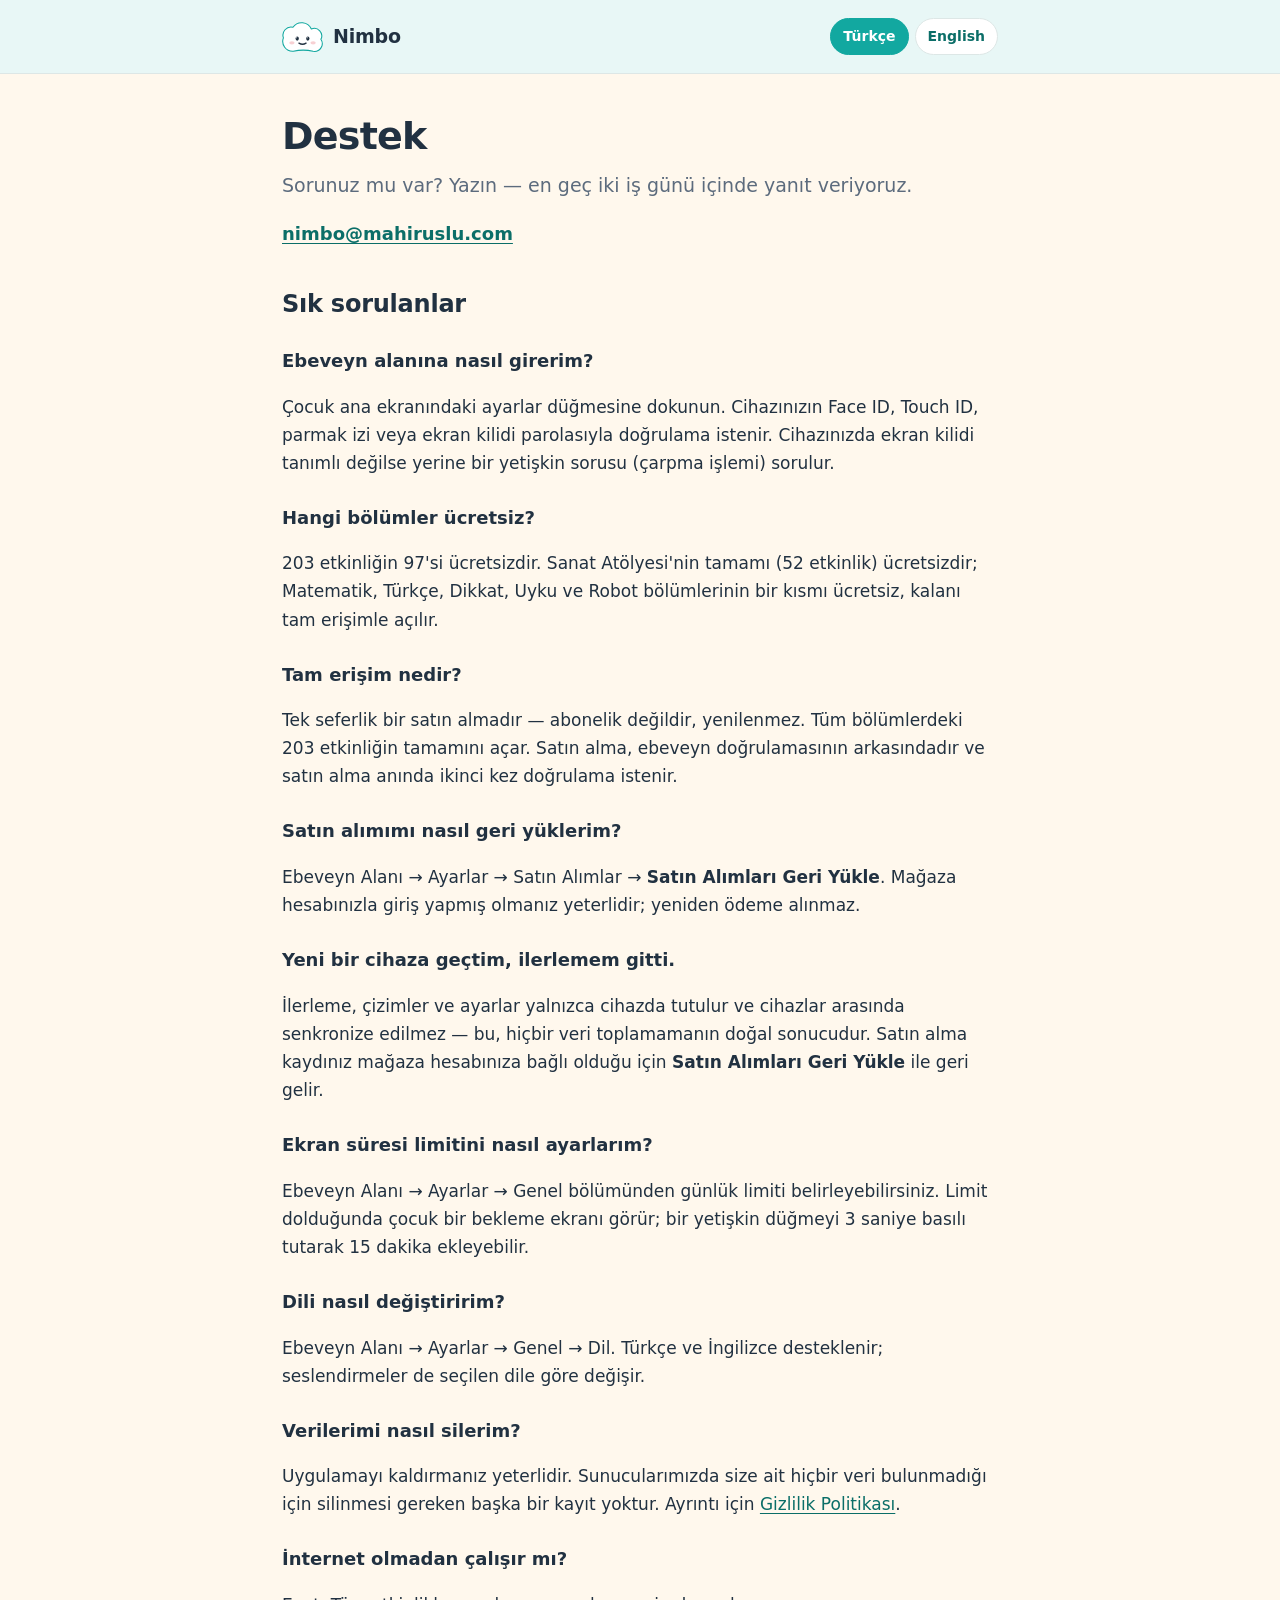
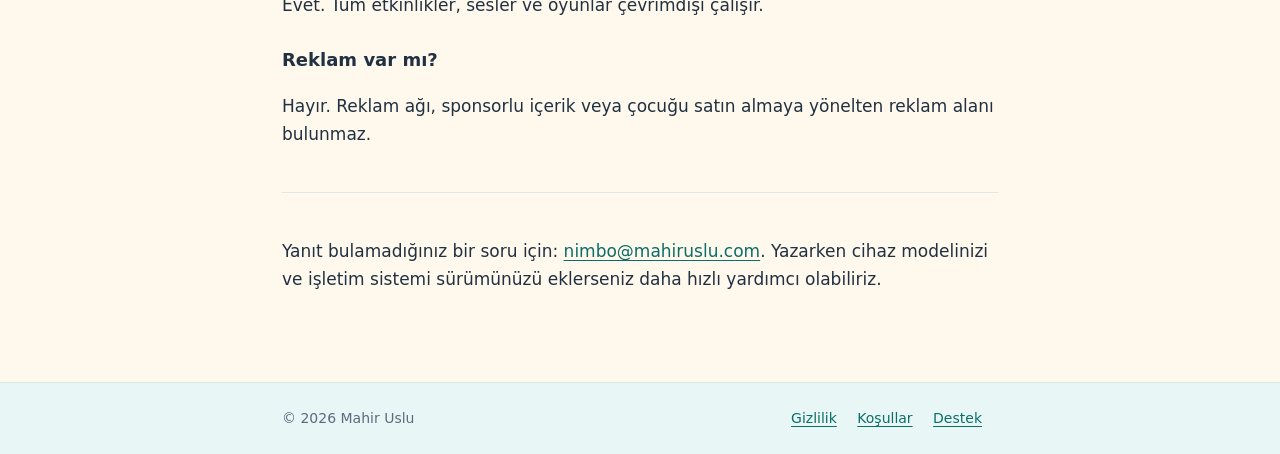
==== destek/index.html @ 8b6739ff "feat: move the site to nimboapp.vercel.app A custom subdomain needed a DNS record in Google Cloud DN" ====
<!doctype html>
<html lang="tr">
<head>
<meta charset="utf-8">
<meta name="viewport" content="width=device-width, initial-scale=1">
<title>Destek — Nimbo</title>
<meta name="description" content="Nimbo destek ve sık sorulan sorular: ebeveyn alanı, satın alma geri yükleme, ekran süresi, dil.">
<meta name="color-scheme" content="light dark">
<link rel="canonical" href="https://nimboapp.vercel.app/destek">
<link rel="alternate" hreflang="tr" href="https://nimboapp.vercel.app/destek">
<link rel="alternate" hreflang="en" href="https://nimboapp.vercel.app/support">
<link rel="icon" href="/assets/icon.svg" type="image/svg+xml">
<link rel="stylesheet" href="/assets/style.css">
<meta property="og:title" content="Destek — Nimbo">
<meta property="og:description" content="Nimbo destek ve sık sorulan sorular: ebeveyn alanı, satın alma geri yükleme, ekran süresi, dil.">
<meta property="og:type" content="website">
<meta property="og:url" content="https://nimboapp.vercel.app/destek">
</head>
<body>
<a class="skip" href="#main">İçeriğe geç</a>
<header class="site"><div class="bar">
  <a class="home" href="/"><img src="/assets/mark.svg" alt="" width="30" height="30"><span class="name">Nimbo</span></a>
  <nav class="lang" aria-label="Dil">
    <a href="/destek" aria-current="true" lang="tr">Türkçe</a>
    <a href="/support" lang="en">English</a>
  </nav>
</div></header>
<main id="main">
<h1>Destek</h1>
<p class="lede">Sorunuz mu var? Yazın — en geç iki iş günü içinde yanıt veriyoruz.</p>
<p class="contact"><a href="mailto:nimbo@mahiruslu.com">nimbo@mahiruslu.com</a></p>

<h2>Sık sorulanlar</h2>

<h3>Ebeveyn alanına nasıl girerim?</h3>
<p>Çocuk ana ekranındaki ayarlar düğmesine dokunun. Cihazınızın Face ID, Touch ID, parmak izi veya
ekran kilidi parolasıyla doğrulama istenir. Cihazınızda ekran kilidi tanımlı değilse yerine bir
yetişkin sorusu (çarpma işlemi) sorulur.</p>

<h3>Hangi bölümler ücretsiz?</h3>
<p>203 etkinliğin 97'si ücretsizdir. Sanat Atölyesi'nin tamamı (52 etkinlik) ücretsizdir; Matematik,
Türkçe, Dikkat, Uyku ve Robot bölümlerinin bir kısmı ücretsiz, kalanı tam erişimle açılır.</p>

<h3>Tam erişim nedir?</h3>
<p>Tek seferlik bir satın almadır — abonelik değildir, yenilenmez. Tüm bölümlerdeki 203 etkinliğin
tamamını açar. Satın alma, ebeveyn doğrulamasının arkasındadır ve satın alma anında ikinci kez
doğrulama istenir.</p>

<h3>Satın alımımı nasıl geri yüklerim?</h3>
<p>Ebeveyn Alanı → Ayarlar → Satın Alımlar → <strong>Satın Alımları Geri Yükle</strong>. Mağaza
hesabınızla giriş yapmış olmanız yeterlidir; yeniden ödeme alınmaz.</p>

<h3>Yeni bir cihaza geçtim, ilerlemem gitti.</h3>
<p>İlerleme, çizimler ve ayarlar yalnızca cihazda tutulur ve cihazlar arasında senkronize edilmez —
bu, hiçbir veri toplamamanın doğal sonucudur. Satın alma kaydınız mağaza hesabınıza bağlı olduğu için
<strong>Satın Alımları Geri Yükle</strong> ile geri gelir.</p>

<h3>Ekran süresi limitini nasıl ayarlarım?</h3>
<p>Ebeveyn Alanı → Ayarlar → Genel bölümünden günlük limiti belirleyebilirsiniz. Limit dolduğunda
çocuk bir bekleme ekranı görür; bir yetişkin düğmeyi 3 saniye basılı tutarak 15 dakika ekleyebilir.</p>

<h3>Dili nasıl değiştiririm?</h3>
<p>Ebeveyn Alanı → Ayarlar → Genel → Dil. Türkçe ve İngilizce desteklenir; seslendirmeler de seçilen
dile göre değişir.</p>

<h3>Verilerimi nasıl silerim?</h3>
<p>Uygulamayı kaldırmanız yeterlidir. Sunucularımızda size ait hiçbir veri bulunmadığı için silinmesi
gereken başka bir kayıt yoktur. Ayrıntı için <a href="/gizlilik">Gizlilik Politikası</a>.</p>

<h3>İnternet olmadan çalışır mı?</h3>
<p>Evet. Tüm etkinlikler, sesler ve oyunlar çevrimdışı çalışır.</p>

<h3>Reklam var mı?</h3>
<p>Hayır. Reklam ağı, sponsorlu içerik veya çocuğu satın almaya yönelten reklam alanı bulunmaz.</p>

<hr>
<p>Yanıt bulamadığınız bir soru için: <a href="mailto:nimbo@mahiruslu.com">nimbo@mahiruslu.com</a>. Yazarken cihaz modelinizi
ve işletim sistemi sürümünüzü eklerseniz daha hızlı yardımcı olabiliriz.</p>
</main>
<footer class="site"><div class="bar"><div>© 2026 Mahir Uslu</div><div><a href="/gizlilik">Gizlilik</a> <a href="/kullanim-kosullari">Koşullar</a> <a href="/destek">Destek</a></div></div></footer>
</body>
</html>
---- assets/style.css ----
/* Nimbo web — tokens mirrored from src/theme/colors.ts. */
:root {
  --brand: #12A8A0;
  --brand-deep: #0B6E68;
  --brand-soft: #CFEEEB;
  --aqua: #E8F7F6;
  --cream: #FFF8ED;
  --navy: #213141;
  --navy-muted: #5C6B7D;
  --surface: #FFFFFF;
  --border: #DDE7E6;
  --mint: #67C6A3;
  --radius: 18px;
  --max: 760px;
}
@media (prefers-color-scheme: dark) {
  :root {
    --aqua: #0E2A2F;
    --cream: #101B22;
    --navy: #EAF3F2;
    --navy-muted: #A2B4B9;
    --surface: #16242C;
    --border: #243A42;
    --brand: #5FC7C0;
    --brand-deep: #9BDDD8;
    --brand-soft: #16383A;
  }
}

* { box-sizing: border-box; }
html { -webkit-text-size-adjust: 100%; }
body {
  margin: 0;
  background: var(--cream);
  color: var(--navy);
  font: 17px/1.65 -apple-system, BlinkMacSystemFont, "Segoe UI", system-ui, sans-serif;
  -webkit-font-smoothing: antialiased;
}
.skip {
  position: absolute; left: -9999px; top: 0; background: var(--brand); color: #fff;
  padding: 10px 16px; border-radius: 0 0 var(--radius) 0; z-index: 10;
}
.skip:focus { left: 0; }

header.site {
  background: var(--aqua);
  border-bottom: 1px solid var(--border);
}
.bar {
  max-width: var(--max); margin: 0 auto; padding: 18px 22px;
  display: flex; align-items: center; justify-content: space-between; gap: 16px; flex-wrap: wrap;
}
.bar a.home { display: flex; align-items: center; gap: 10px; text-decoration: none; }
.bar img { height: 30px; width: auto; display: block; }
.bar .name { font-weight: 800; font-size: 19px; color: var(--navy); letter-spacing: -0.01em; }
nav.lang { display: flex; gap: 6px; }
nav.lang a {
  font-size: 14px; font-weight: 650; text-decoration: none; color: var(--brand-deep);
  padding: 6px 12px; border-radius: 999px; border: 1px solid var(--border); background: var(--surface);
  min-height: 34px; display: inline-flex; align-items: center;
}
nav.lang a[aria-current] { background: var(--brand); color: #fff; border-color: var(--brand); }

main { max-width: var(--max); margin: 0 auto; padding: 40px 22px 72px; }
h1 { font-size: clamp(28px, 5vw, 38px); line-height: 1.2; letter-spacing: -0.02em; margin: 0 0 10px; }
h2 { font-size: clamp(20px, 3.4vw, 24px); line-height: 1.3; margin: 40px 0 12px; letter-spacing: -0.01em; }
h3 { font-size: 18px; margin: 26px 0 8px; }
p, li { color: var(--navy); }
.lede { font-size: 19px; color: var(--navy-muted); margin: 0 0 8px; }
.updated { font-size: 14px; color: var(--navy-muted); margin: 0 0 32px; }
a { color: var(--brand-deep); text-underline-offset: 3px; }
ul { padding-left: 22px; }
li { margin: 7px 0; }
hr { border: 0; border-top: 1px solid var(--border); margin: 44px 0; }

.card {
  background: var(--surface); border: 1px solid var(--border);
  border-radius: var(--radius); padding: 22px; margin: 22px 0;
}
.card h2, .card h3 { margin-top: 0; }
.promise { display: grid; gap: 14px; padding: 0; list-style: none; }
.promise li { display: flex; gap: 12px; align-items: flex-start; margin: 0; }
.promise .tick {
  flex: 0 0 auto; width: 24px; height: 24px; border-radius: 50%;
  background: var(--brand-soft); color: var(--brand-deep);
  display: grid; place-items: center; font-weight: 800; font-size: 13px; margin-top: 2px;
}
.promise strong { display: block; }
.promise span.sub { color: var(--navy-muted); font-size: 15px; }

table { border-collapse: collapse; width: 100%; font-size: 15px; }
.scroll { overflow-x: auto; margin: 18px 0; }
th, td { text-align: left; padding: 10px 12px; border-bottom: 1px solid var(--border); vertical-align: top; }
th { font-weight: 700; color: var(--navy-muted); font-size: 13px; text-transform: uppercase; letter-spacing: 0.04em; }

.contact { font-size: 18px; font-weight: 650; }
footer.site {
  border-top: 1px solid var(--border); background: var(--aqua);
  font-size: 14px; color: var(--navy-muted);
}
footer.site .bar { padding: 24px 22px; }
footer.site a { color: var(--brand-deep); margin-right: 16px; }
.hero { display: flex; gap: 22px; align-items: center; flex-wrap: wrap; margin-bottom: 8px; }
.hero img { width: 88px; height: 88px; border-radius: 22px; }
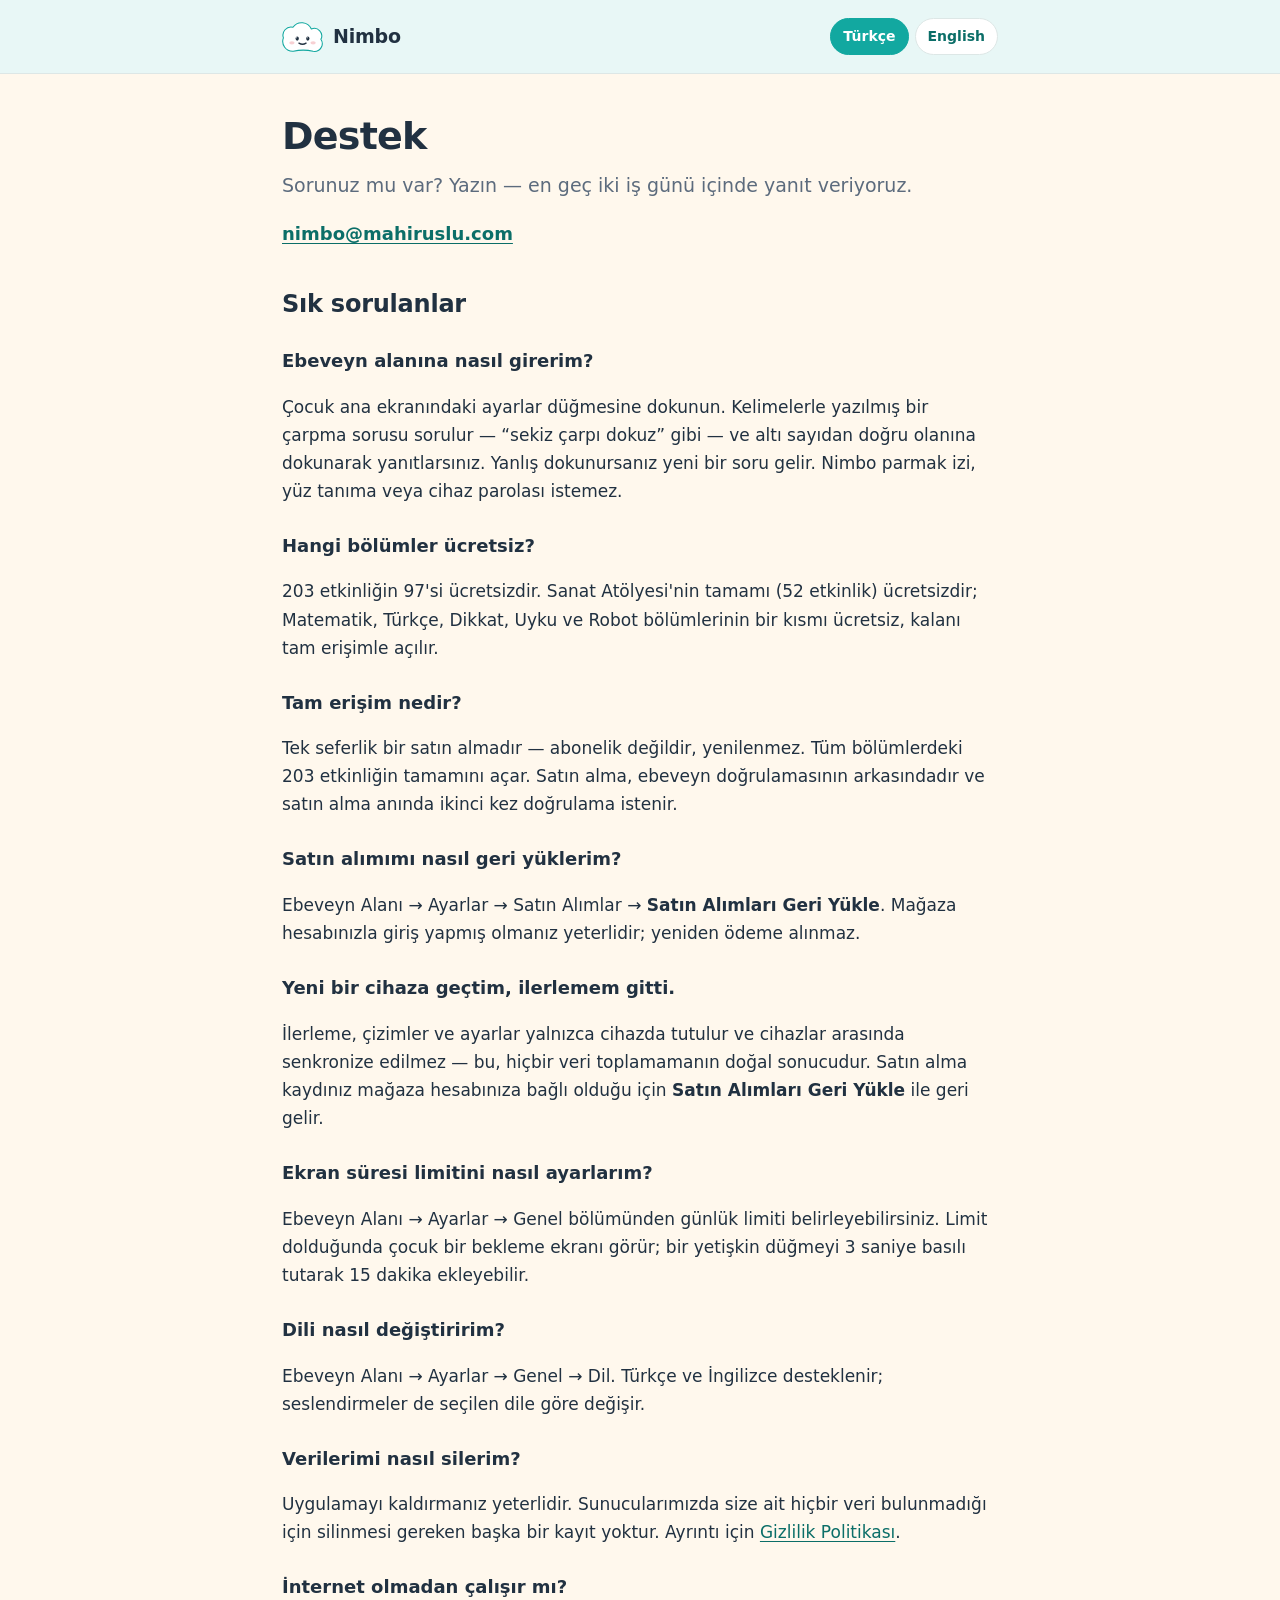
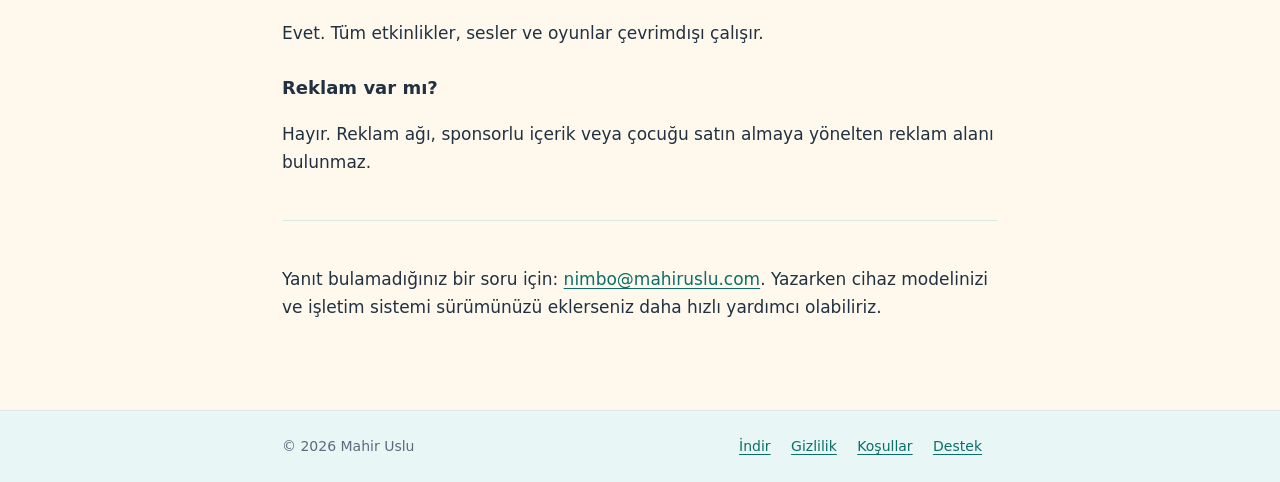
==== commit 1a93612f: "feat(site): one download address that knows the device The launch post needs somewhere to send peopl" ====
--- a/destek/index.html
+++ b/destek/index.html
@@ -33,9 +33,9 @@
 <h2>Sık sorulanlar</h2>
 
 <h3>Ebeveyn alanına nasıl girerim?</h3>
-<p>Çocuk ana ekranındaki ayarlar düğmesine dokunun. Cihazınızın Face ID, Touch ID, parmak izi veya
-ekran kilidi parolasıyla doğrulama istenir. Cihazınızda ekran kilidi tanımlı değilse yerine bir
-yetişkin sorusu (çarpma işlemi) sorulur.</p>
+<p>Çocuk ana ekranındaki ayarlar düğmesine dokunun. Kelimelerle yazılmış bir çarpma sorusu sorulur
+—&nbsp;“sekiz çarpı dokuz” gibi&nbsp;— ve altı sayıdan doğru olanına dokunarak yanıtlarsınız. Yanlış
+dokunursanız yeni bir soru gelir. Nimbo parmak izi, yüz tanıma veya cihaz parolası istemez.</p>
 
 <h3>Hangi bölümler ücretsiz?</h3>
 <p>203 etkinliğin 97'si ücretsizdir. Sanat Atölyesi'nin tamamı (52 etkinlik) ücretsizdir; Matematik,
@@ -77,6 +77,6 @@
 <p>Yanıt bulamadığınız bir soru için: <a href="mailto:nimbo@mahiruslu.com">nimbo@mahiruslu.com</a>. Yazarken cihaz modelinizi
 ve işletim sistemi sürümünüzü eklerseniz daha hızlı yardımcı olabiliriz.</p>
 </main>
-<footer class="site"><div class="bar"><div>© 2026 Mahir Uslu</div><div><a href="/gizlilik">Gizlilik</a> <a href="/kullanim-kosullari">Koşullar</a> <a href="/destek">Destek</a></div></div></footer>
+<footer class="site"><div class="bar"><div>© 2026 Mahir Uslu</div><div><a href="/indir">İndir</a> <a href="/gizlilik">Gizlilik</a> <a href="/kullanim-kosullari">Koşullar</a> <a href="/destek">Destek</a></div></div></footer>
 </body>
 </html>
--- a/assets/style.css
+++ b/assets/style.css
@@ -102,3 +102,15 @@
 footer.site a { color: var(--brand-deep); margin-right: 16px; }
 .hero { display: flex; gap: 22px; align-items: center; flex-wrap: wrap; margin-bottom: 8px; }
 .hero img { width: 88px; height: 88px; border-radius: 22px; }
+
+/* Store badges.
+   Apple ships its badge with no padding; Google bakes clear space equal to an
+   eighth of the badge height into every side of the PNG. Sized to the same box
+   the Play badge therefore looks smaller, so it is rendered a quarter taller
+   and its built-in padding is pulled back out with a negative margin. */
+.stores { display: flex; flex-wrap: wrap; align-items: center; gap: 14px; margin: 26px 0 30px; }
+.stores a { display: inline-flex; border-radius: 8px; }
+.stores a:focus-visible { outline: 3px solid var(--brand); outline-offset: 3px; }
+.stores img { display: block; width: auto; }
+.stores .apple img { height: 52px; }
+.stores .play img { height: 65px; margin: -6px -7px; }
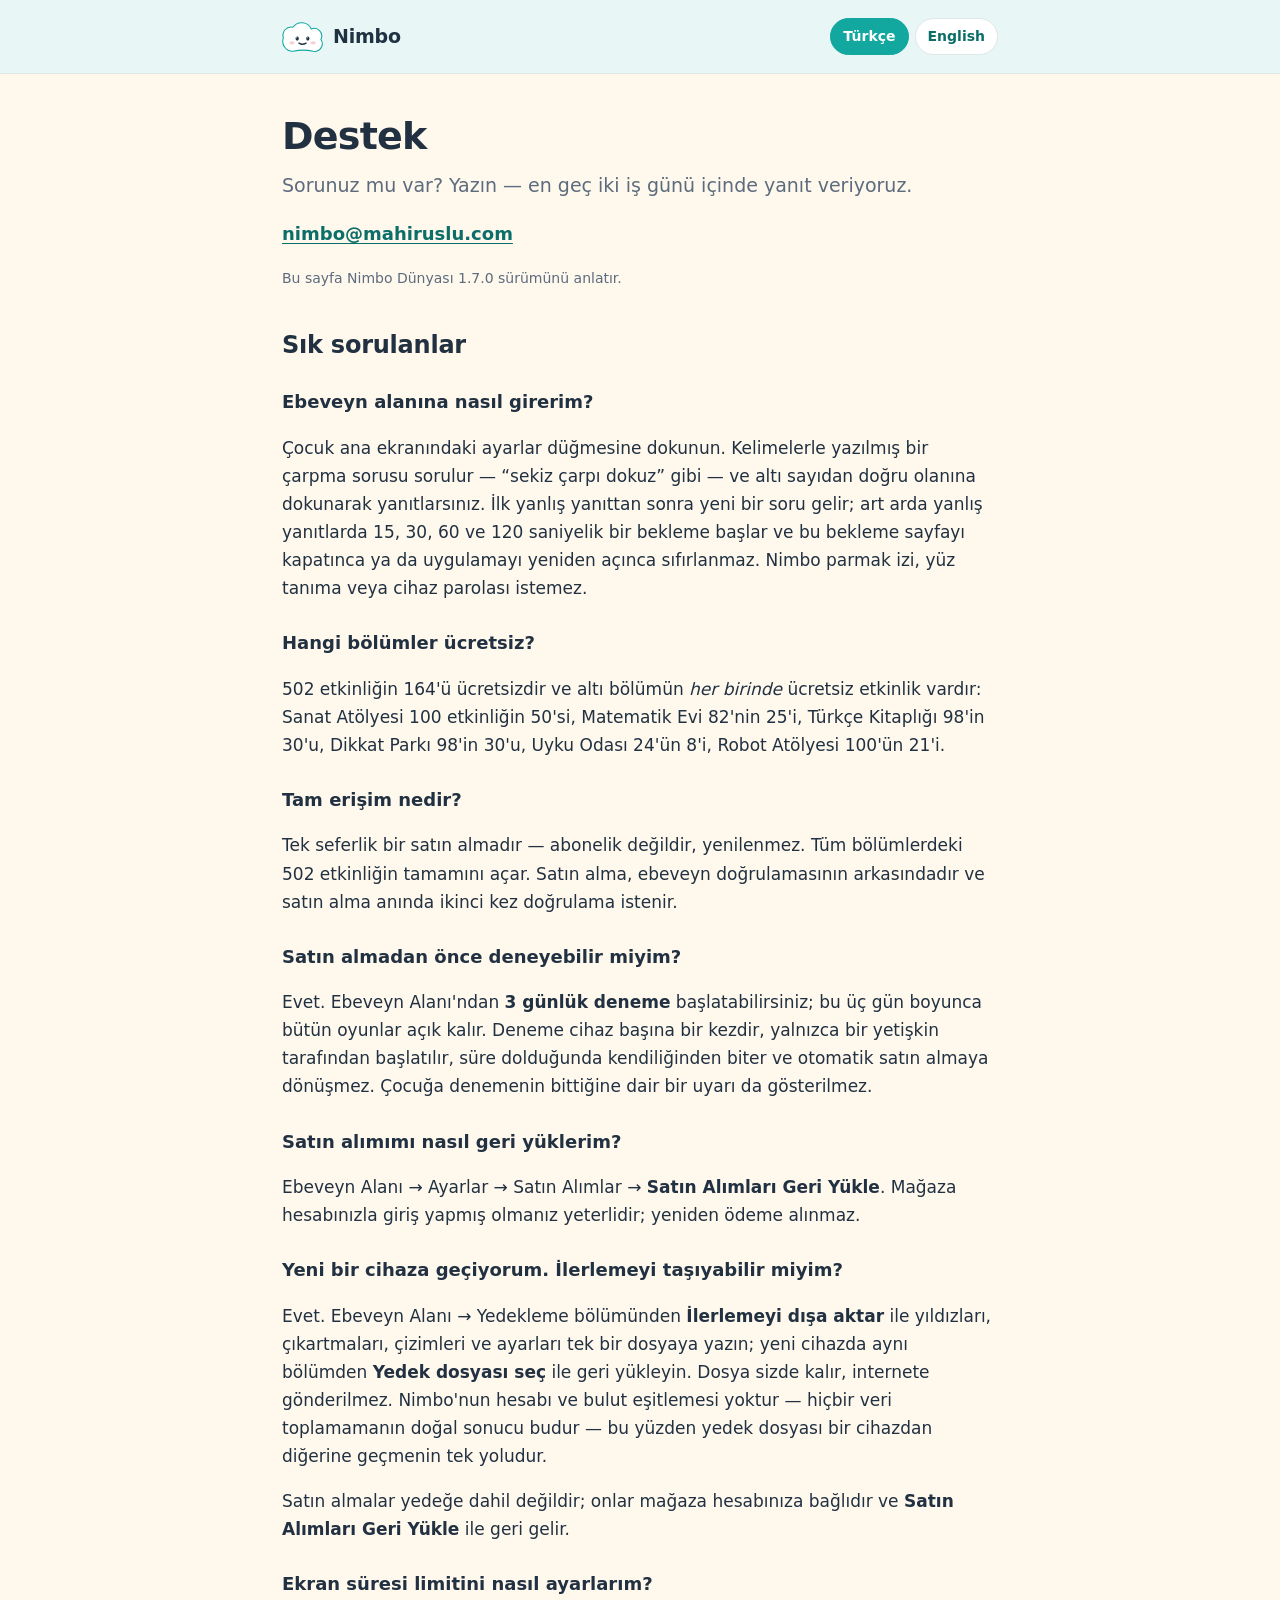
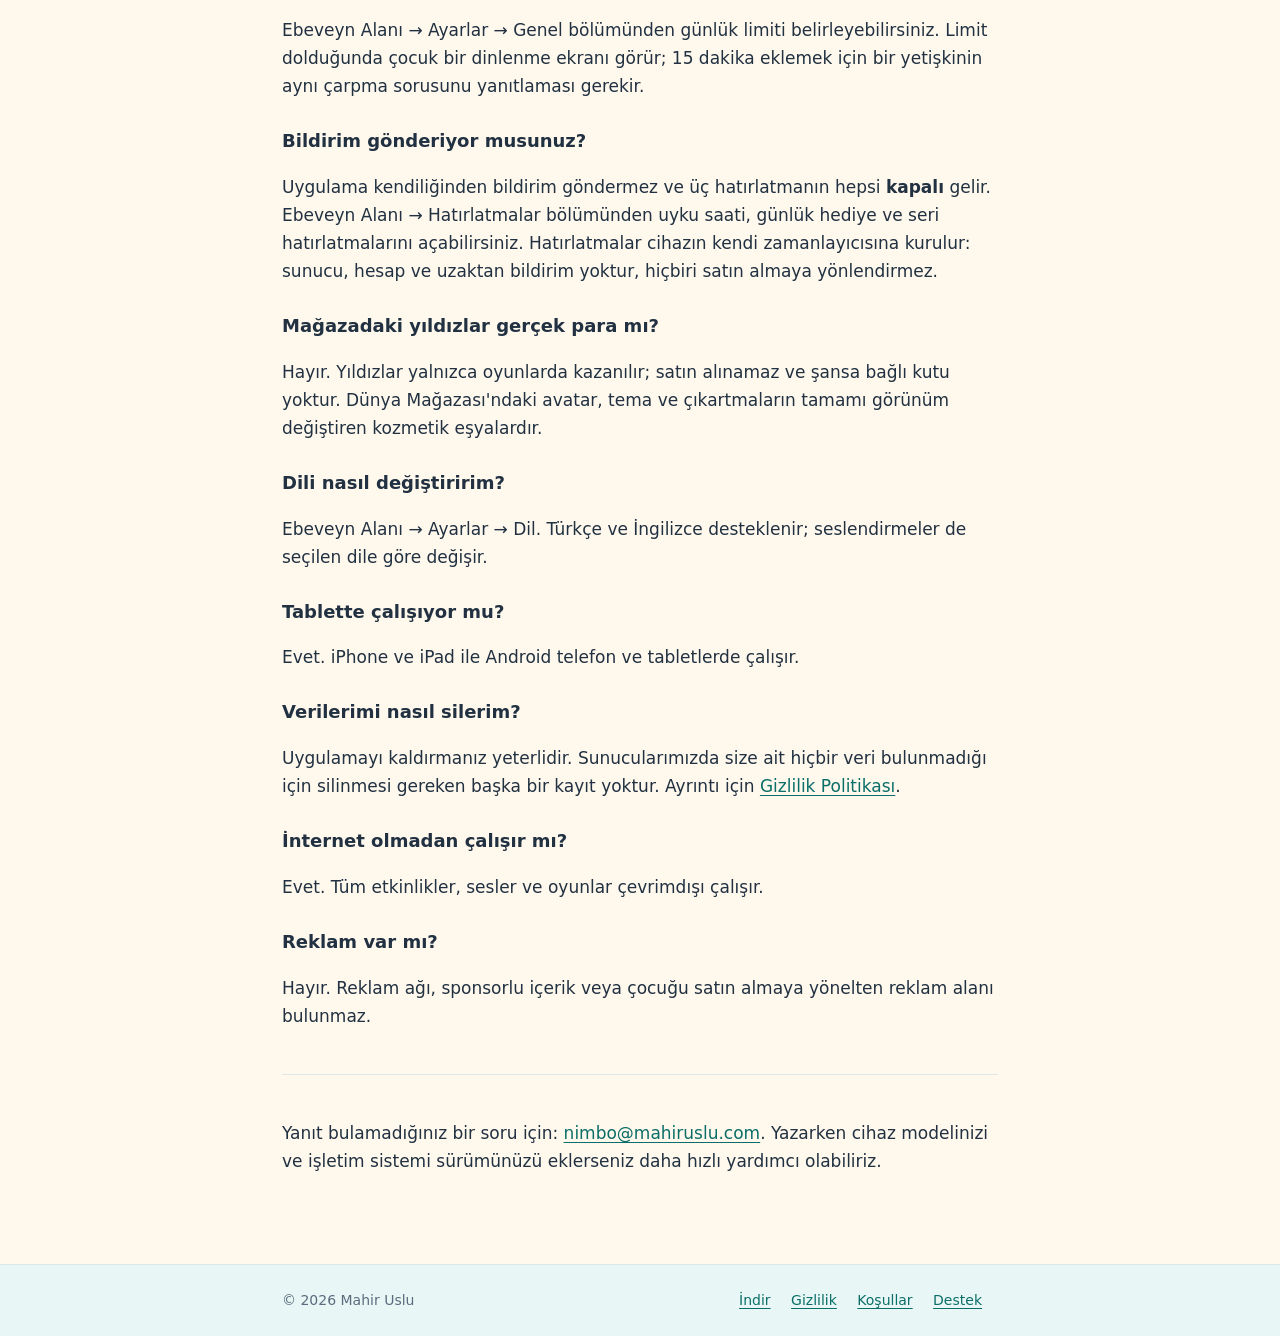
==== commit 355d0cec: "feat(site): catch the published pages up with 1.7.0 The site still described the 203-activity / 97-f" ====
--- a/destek/index.html
+++ b/destek/index.html
@@ -29,39 +29,67 @@
 <h1>Destek</h1>
 <p class="lede">Sorunuz mu var? Yazın — en geç iki iş günü içinde yanıt veriyoruz.</p>
 <p class="contact"><a href="mailto:nimbo@mahiruslu.com">nimbo@mahiruslu.com</a></p>
+<p class="updated">Bu sayfa Nimbo Dünyası 1.7.0 sürümünü anlatır.</p>
 
 <h2>Sık sorulanlar</h2>
 
 <h3>Ebeveyn alanına nasıl girerim?</h3>
 <p>Çocuk ana ekranındaki ayarlar düğmesine dokunun. Kelimelerle yazılmış bir çarpma sorusu sorulur
-—&nbsp;“sekiz çarpı dokuz” gibi&nbsp;— ve altı sayıdan doğru olanına dokunarak yanıtlarsınız. Yanlış
-dokunursanız yeni bir soru gelir. Nimbo parmak izi, yüz tanıma veya cihaz parolası istemez.</p>
+—&nbsp;“sekiz çarpı dokuz” gibi&nbsp;— ve altı sayıdan doğru olanına dokunarak yanıtlarsınız. İlk
+yanlış yanıttan sonra yeni bir soru gelir; art arda yanlış yanıtlarda 15, 30, 60 ve 120 saniyelik bir
+bekleme başlar ve bu bekleme sayfayı kapatınca ya da uygulamayı yeniden açınca sıfırlanmaz. Nimbo
+parmak izi, yüz tanıma veya cihaz parolası istemez.</p>
 
 <h3>Hangi bölümler ücretsiz?</h3>
-<p>203 etkinliğin 97'si ücretsizdir. Sanat Atölyesi'nin tamamı (52 etkinlik) ücretsizdir; Matematik,
-Türkçe, Dikkat, Uyku ve Robot bölümlerinin bir kısmı ücretsiz, kalanı tam erişimle açılır.</p>
+<p>502 etkinliğin 164'ü ücretsizdir ve altı bölümün <em>her birinde</em>
+ücretsiz etkinlik vardır: Sanat Atölyesi 100 etkinliğin 50'si, Matematik Evi 82'nin 25'i, Türkçe
+Kitaplığı 98'in 30'u, Dikkat Parkı 98'in 30'u, Uyku Odası 24'ün 8'i, Robot Atölyesi 100'ün 21'i.</p>
 
 <h3>Tam erişim nedir?</h3>
-<p>Tek seferlik bir satın almadır — abonelik değildir, yenilenmez. Tüm bölümlerdeki 203 etkinliğin
-tamamını açar. Satın alma, ebeveyn doğrulamasının arkasındadır ve satın alma anında ikinci kez
-doğrulama istenir.</p>
+<p>Tek seferlik bir satın almadır — abonelik değildir, yenilenmez. Tüm bölümlerdeki 502
+etkinliğin tamamını açar. Satın alma, ebeveyn doğrulamasının arkasındadır ve satın alma anında ikinci
+kez doğrulama istenir.</p>
+
+<h3>Satın almadan önce deneyebilir miyim?</h3>
+<p>Evet. Ebeveyn Alanı'ndan <strong>3 günlük deneme</strong> başlatabilirsiniz; bu üç gün boyunca
+bütün oyunlar açık kalır. Deneme cihaz başına bir kezdir, yalnızca bir yetişkin tarafından başlatılır,
+süre dolduğunda kendiliğinden biter ve otomatik satın almaya dönüşmez. Çocuğa denemenin bittiğine dair
+bir uyarı da gösterilmez.</p>
 
 <h3>Satın alımımı nasıl geri yüklerim?</h3>
 <p>Ebeveyn Alanı → Ayarlar → Satın Alımlar → <strong>Satın Alımları Geri Yükle</strong>. Mağaza
 hesabınızla giriş yapmış olmanız yeterlidir; yeniden ödeme alınmaz.</p>
 
-<h3>Yeni bir cihaza geçtim, ilerlemem gitti.</h3>
-<p>İlerleme, çizimler ve ayarlar yalnızca cihazda tutulur ve cihazlar arasında senkronize edilmez —
-bu, hiçbir veri toplamamanın doğal sonucudur. Satın alma kaydınız mağaza hesabınıza bağlı olduğu için
-<strong>Satın Alımları Geri Yükle</strong> ile geri gelir.</p>
+<h3>Yeni bir cihaza geçiyorum. İlerlemeyi taşıyabilir miyim?</h3>
+<p>Evet. Ebeveyn Alanı → Yedekleme bölümünden <strong>İlerlemeyi dışa aktar</strong> ile yıldızları,
+çıkartmaları, çizimleri ve ayarları tek bir dosyaya yazın; yeni cihazda aynı bölümden
+<strong>Yedek dosyası seç</strong> ile geri yükleyin. Dosya sizde kalır, internete gönderilmez.
+Nimbo'nun hesabı ve bulut eşitlemesi yoktur — hiçbir veri toplamamanın doğal sonucu budur — bu yüzden
+yedek dosyası bir cihazdan diğerine geçmenin tek yoludur.</p>
+<p>Satın almalar yedeğe dahil değildir; onlar mağaza hesabınıza bağlıdır ve <strong>Satın Alımları
+Geri Yükle</strong> ile geri gelir.</p>
 
 <h3>Ekran süresi limitini nasıl ayarlarım?</h3>
 <p>Ebeveyn Alanı → Ayarlar → Genel bölümünden günlük limiti belirleyebilirsiniz. Limit dolduğunda
-çocuk bir bekleme ekranı görür; bir yetişkin düğmeyi 3 saniye basılı tutarak 15 dakika ekleyebilir.</p>
+çocuk bir dinlenme ekranı görür; 15 dakika eklemek için bir yetişkinin aynı çarpma sorusunu yanıtlaması
+gerekir.</p>
+
+<h3>Bildirim gönderiyor musunuz?</h3>
+<p>Uygulama kendiliğinden bildirim göndermez ve üç hatırlatmanın hepsi <strong>kapalı</strong> gelir.
+Ebeveyn Alanı → Hatırlatmalar bölümünden uyku saati, günlük hediye ve seri hatırlatmalarını
+açabilirsiniz. Hatırlatmalar cihazın kendi zamanlayıcısına kurulur: sunucu, hesap ve uzaktan bildirim
+yoktur, hiçbiri satın almaya yönlendirmez.</p>
+
+<h3>Mağazadaki yıldızlar gerçek para mı?</h3>
+<p>Hayır. Yıldızlar yalnızca oyunlarda kazanılır; satın alınamaz ve şansa bağlı kutu yoktur. Dünya
+Mağazası'ndaki avatar, tema ve çıkartmaların tamamı görünüm değiştiren kozmetik eşyalardır.</p>
 
 <h3>Dili nasıl değiştiririm?</h3>
-<p>Ebeveyn Alanı → Ayarlar → Genel → Dil. Türkçe ve İngilizce desteklenir; seslendirmeler de seçilen
-dile göre değişir.</p>
+<p>Ebeveyn Alanı → Ayarlar → Dil. Türkçe ve İngilizce desteklenir; seslendirmeler de seçilen dile göre
+değişir.</p>
+
+<h3>Tablette çalışıyor mu?</h3>
+<p>Evet. iPhone ve iPad ile Android telefon ve tabletlerde çalışır.</p>
 
 <h3>Verilerimi nasıl silerim?</h3>
 <p>Uygulamayı kaldırmanız yeterlidir. Sunucularımızda size ait hiçbir veri bulunmadığı için silinmesi
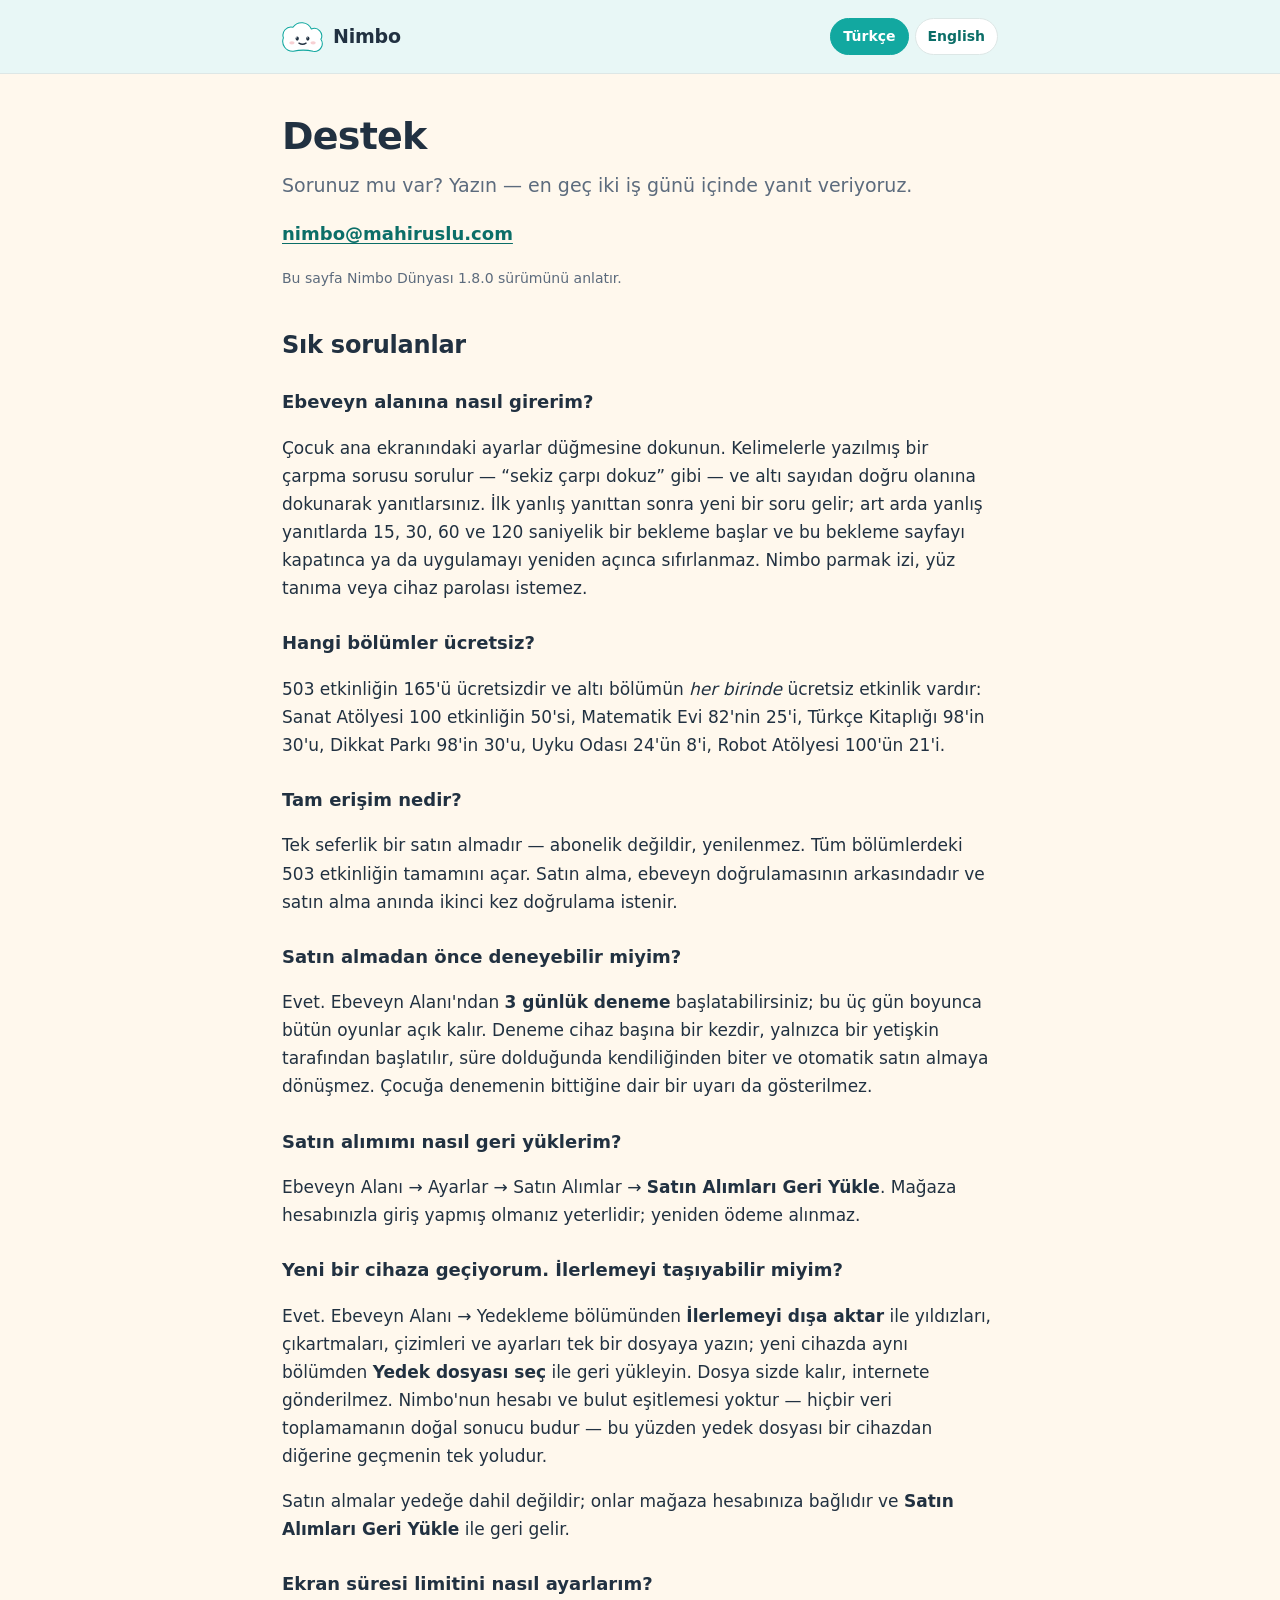
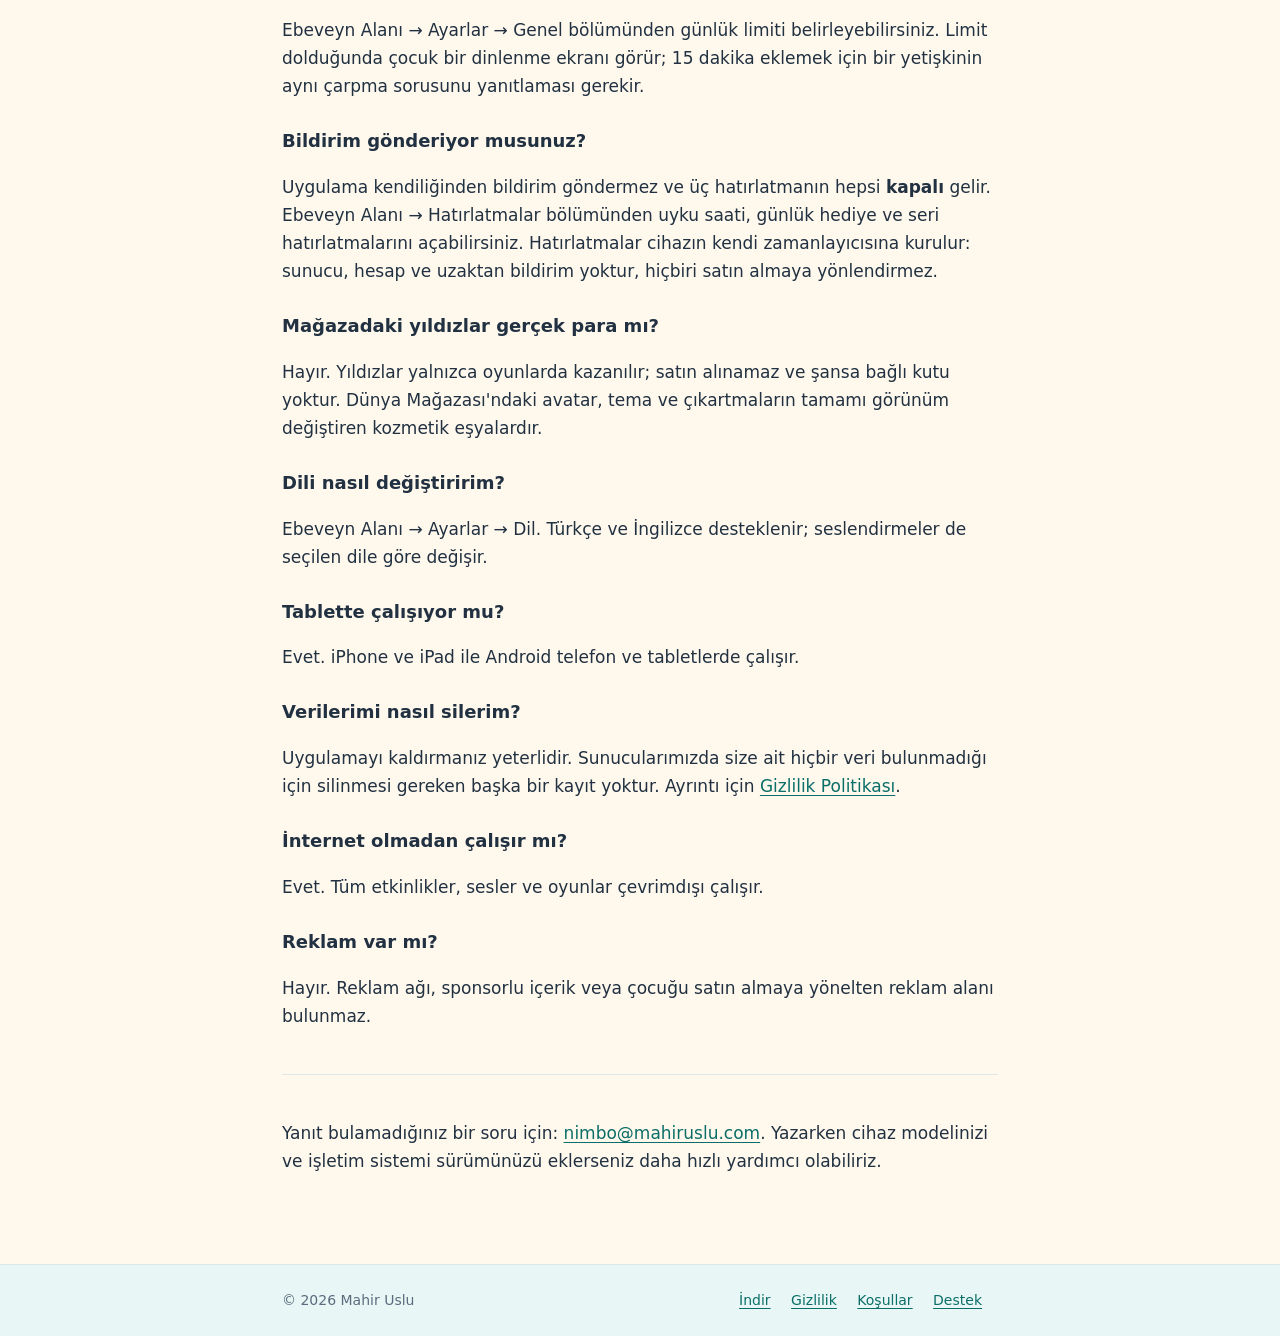
==== commit 760bab56: "feat: require 1.8.0 and catch the pages up with it Both stores carry 1.8.0, so the remote config now" ====
--- a/destek/index.html
+++ b/destek/index.html
@@ -29,7 +29,7 @@
 <h1>Destek</h1>
 <p class="lede">Sorunuz mu var? Yazın — en geç iki iş günü içinde yanıt veriyoruz.</p>
 <p class="contact"><a href="mailto:nimbo@mahiruslu.com">nimbo@mahiruslu.com</a></p>
-<p class="updated">Bu sayfa Nimbo Dünyası 1.7.0 sürümünü anlatır.</p>
+<p class="updated">Bu sayfa Nimbo Dünyası 1.8.0 sürümünü anlatır.</p>
 
 <h2>Sık sorulanlar</h2>
 
@@ -41,12 +41,12 @@
 parmak izi, yüz tanıma veya cihaz parolası istemez.</p>
 
 <h3>Hangi bölümler ücretsiz?</h3>
-<p>502 etkinliğin 164'ü ücretsizdir ve altı bölümün <em>her birinde</em>
+<p>503 etkinliğin 165'ü ücretsizdir ve altı bölümün <em>her birinde</em>
 ücretsiz etkinlik vardır: Sanat Atölyesi 100 etkinliğin 50'si, Matematik Evi 82'nin 25'i, Türkçe
 Kitaplığı 98'in 30'u, Dikkat Parkı 98'in 30'u, Uyku Odası 24'ün 8'i, Robot Atölyesi 100'ün 21'i.</p>
 
 <h3>Tam erişim nedir?</h3>
-<p>Tek seferlik bir satın almadır — abonelik değildir, yenilenmez. Tüm bölümlerdeki 502
+<p>Tek seferlik bir satın almadır — abonelik değildir, yenilenmez. Tüm bölümlerdeki 503
 etkinliğin tamamını açar. Satın alma, ebeveyn doğrulamasının arkasındadır ve satın alma anında ikinci
 kez doğrulama istenir.</p>
 
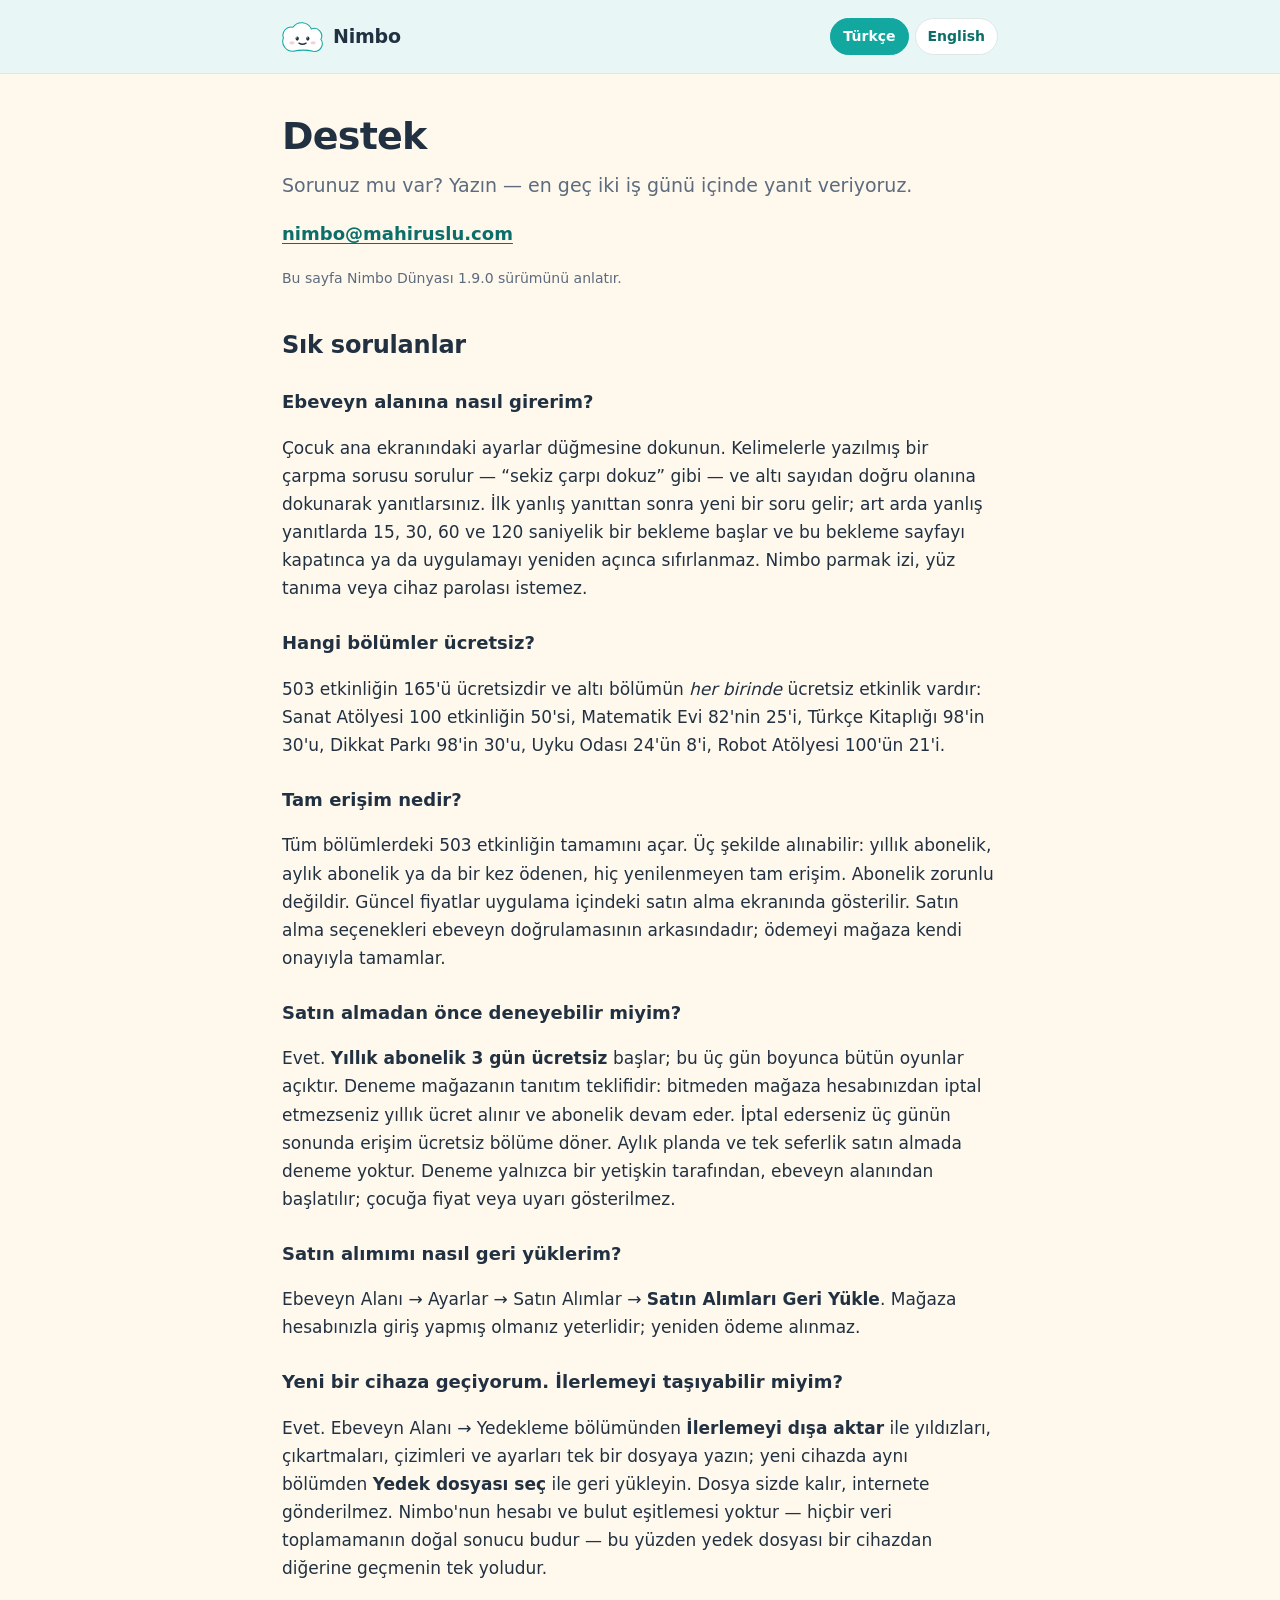
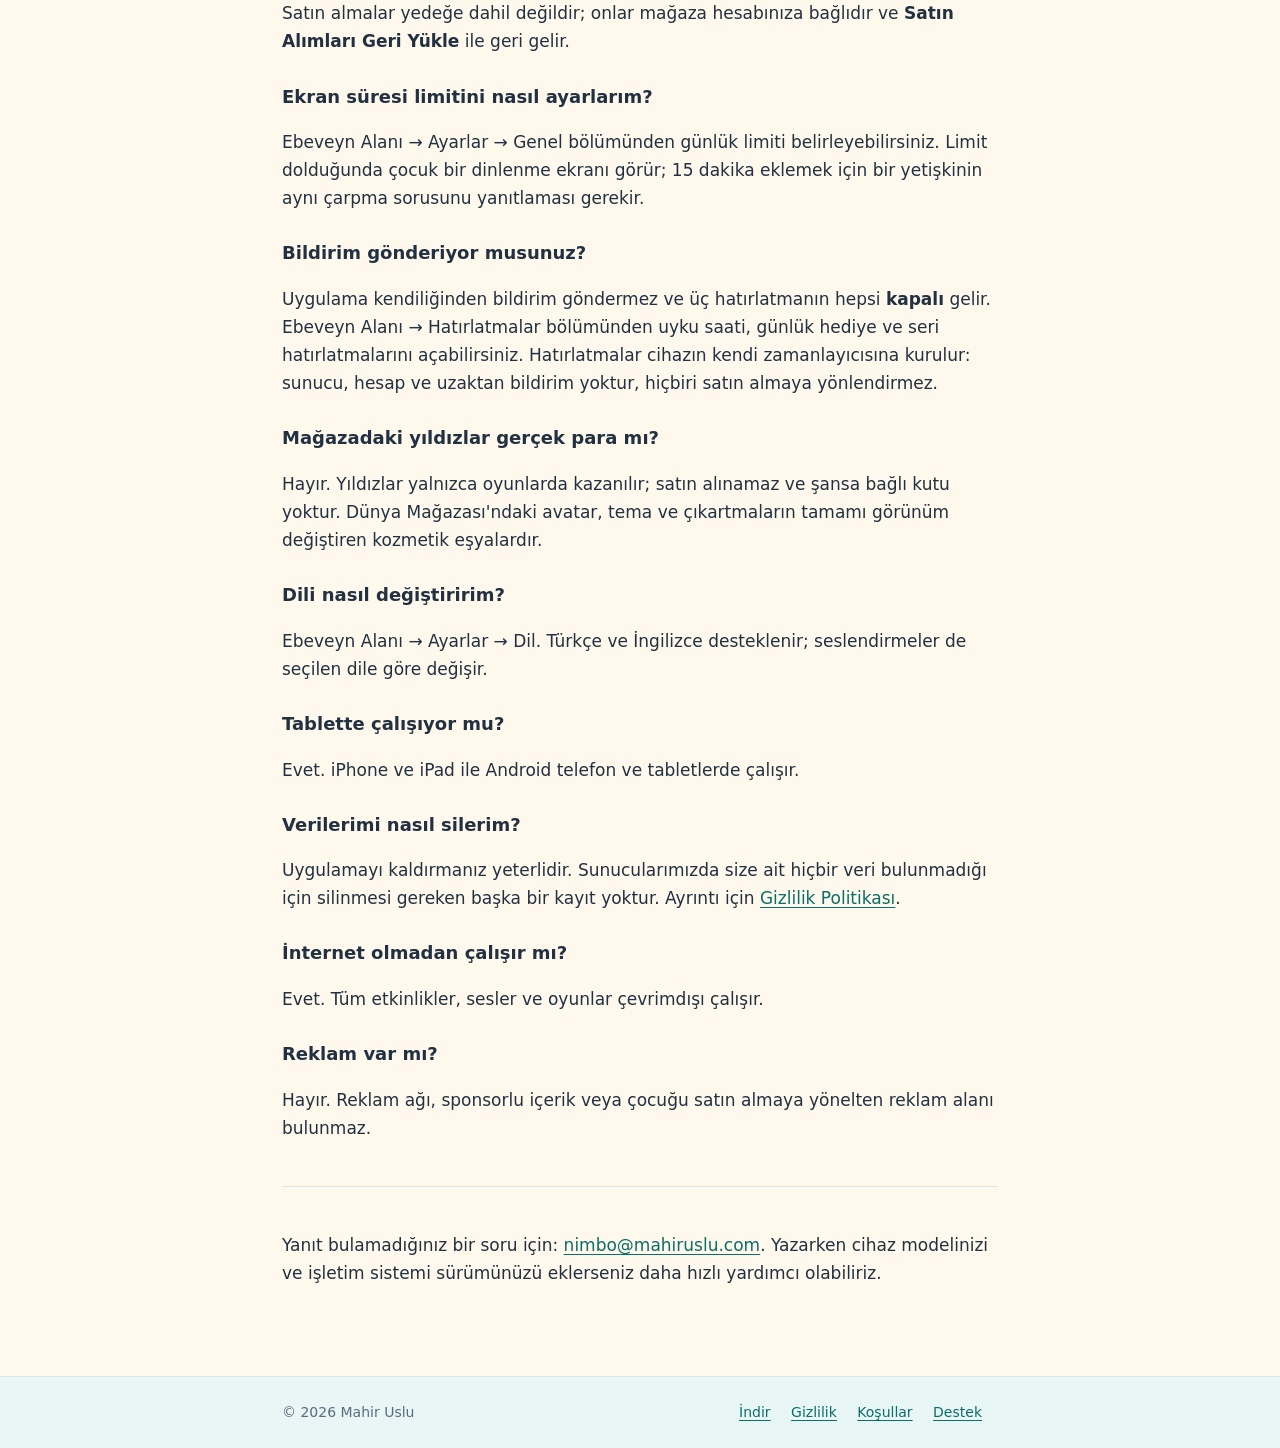
==== commit 597f7955: "feat(site): catch the pages up with 1.9.0's subscriptions 1.9.0 adds a yearly and a monthly auto-ren" ====
--- a/destek/index.html
+++ b/destek/index.html
@@ -29,7 +29,7 @@
 <h1>Destek</h1>
 <p class="lede">Sorunuz mu var? Yazın — en geç iki iş günü içinde yanıt veriyoruz.</p>
 <p class="contact"><a href="mailto:nimbo@mahiruslu.com">nimbo@mahiruslu.com</a></p>
-<p class="updated">Bu sayfa Nimbo Dünyası 1.8.0 sürümünü anlatır.</p>
+<p class="updated">Bu sayfa Nimbo Dünyası 1.9.0 sürümünü anlatır.</p>
 
 <h2>Sık sorulanlar</h2>
 
@@ -46,15 +46,17 @@
 Kitaplığı 98'in 30'u, Dikkat Parkı 98'in 30'u, Uyku Odası 24'ün 8'i, Robot Atölyesi 100'ün 21'i.</p>
 
 <h3>Tam erişim nedir?</h3>
-<p>Tek seferlik bir satın almadır — abonelik değildir, yenilenmez. Tüm bölümlerdeki 503
-etkinliğin tamamını açar. Satın alma, ebeveyn doğrulamasının arkasındadır ve satın alma anında ikinci
-kez doğrulama istenir.</p>
+<p>Tüm bölümlerdeki 503 etkinliğin tamamını açar. Üç şekilde alınabilir: yıllık abonelik,
+aylık abonelik ya da bir kez ödenen, hiç yenilenmeyen tam erişim. Abonelik zorunlu değildir. Güncel
+fiyatlar uygulama içindeki satın alma ekranında gösterilir. Satın alma seçenekleri ebeveyn
+doğrulamasının arkasındadır; ödemeyi mağaza kendi onayıyla tamamlar.</p>
 
 <h3>Satın almadan önce deneyebilir miyim?</h3>
-<p>Evet. Ebeveyn Alanı'ndan <strong>3 günlük deneme</strong> başlatabilirsiniz; bu üç gün boyunca
-bütün oyunlar açık kalır. Deneme cihaz başına bir kezdir, yalnızca bir yetişkin tarafından başlatılır,
-süre dolduğunda kendiliğinden biter ve otomatik satın almaya dönüşmez. Çocuğa denemenin bittiğine dair
-bir uyarı da gösterilmez.</p>
+<p>Evet. <strong>Yıllık abonelik 3 gün ücretsiz</strong> başlar; bu üç gün boyunca bütün oyunlar
+açıktır. Deneme mağazanın tanıtım teklifidir: bitmeden mağaza hesabınızdan iptal etmezseniz yıllık
+ücret alınır ve abonelik devam eder. İptal ederseniz üç günün sonunda erişim ücretsiz bölüme döner.
+Aylık planda ve tek seferlik satın almada deneme yoktur. Deneme yalnızca bir yetişkin tarafından,
+ebeveyn alanından başlatılır; çocuğa fiyat veya uyarı gösterilmez.</p>
 
 <h3>Satın alımımı nasıl geri yüklerim?</h3>
 <p>Ebeveyn Alanı → Ayarlar → Satın Alımlar → <strong>Satın Alımları Geri Yükle</strong>. Mağaza
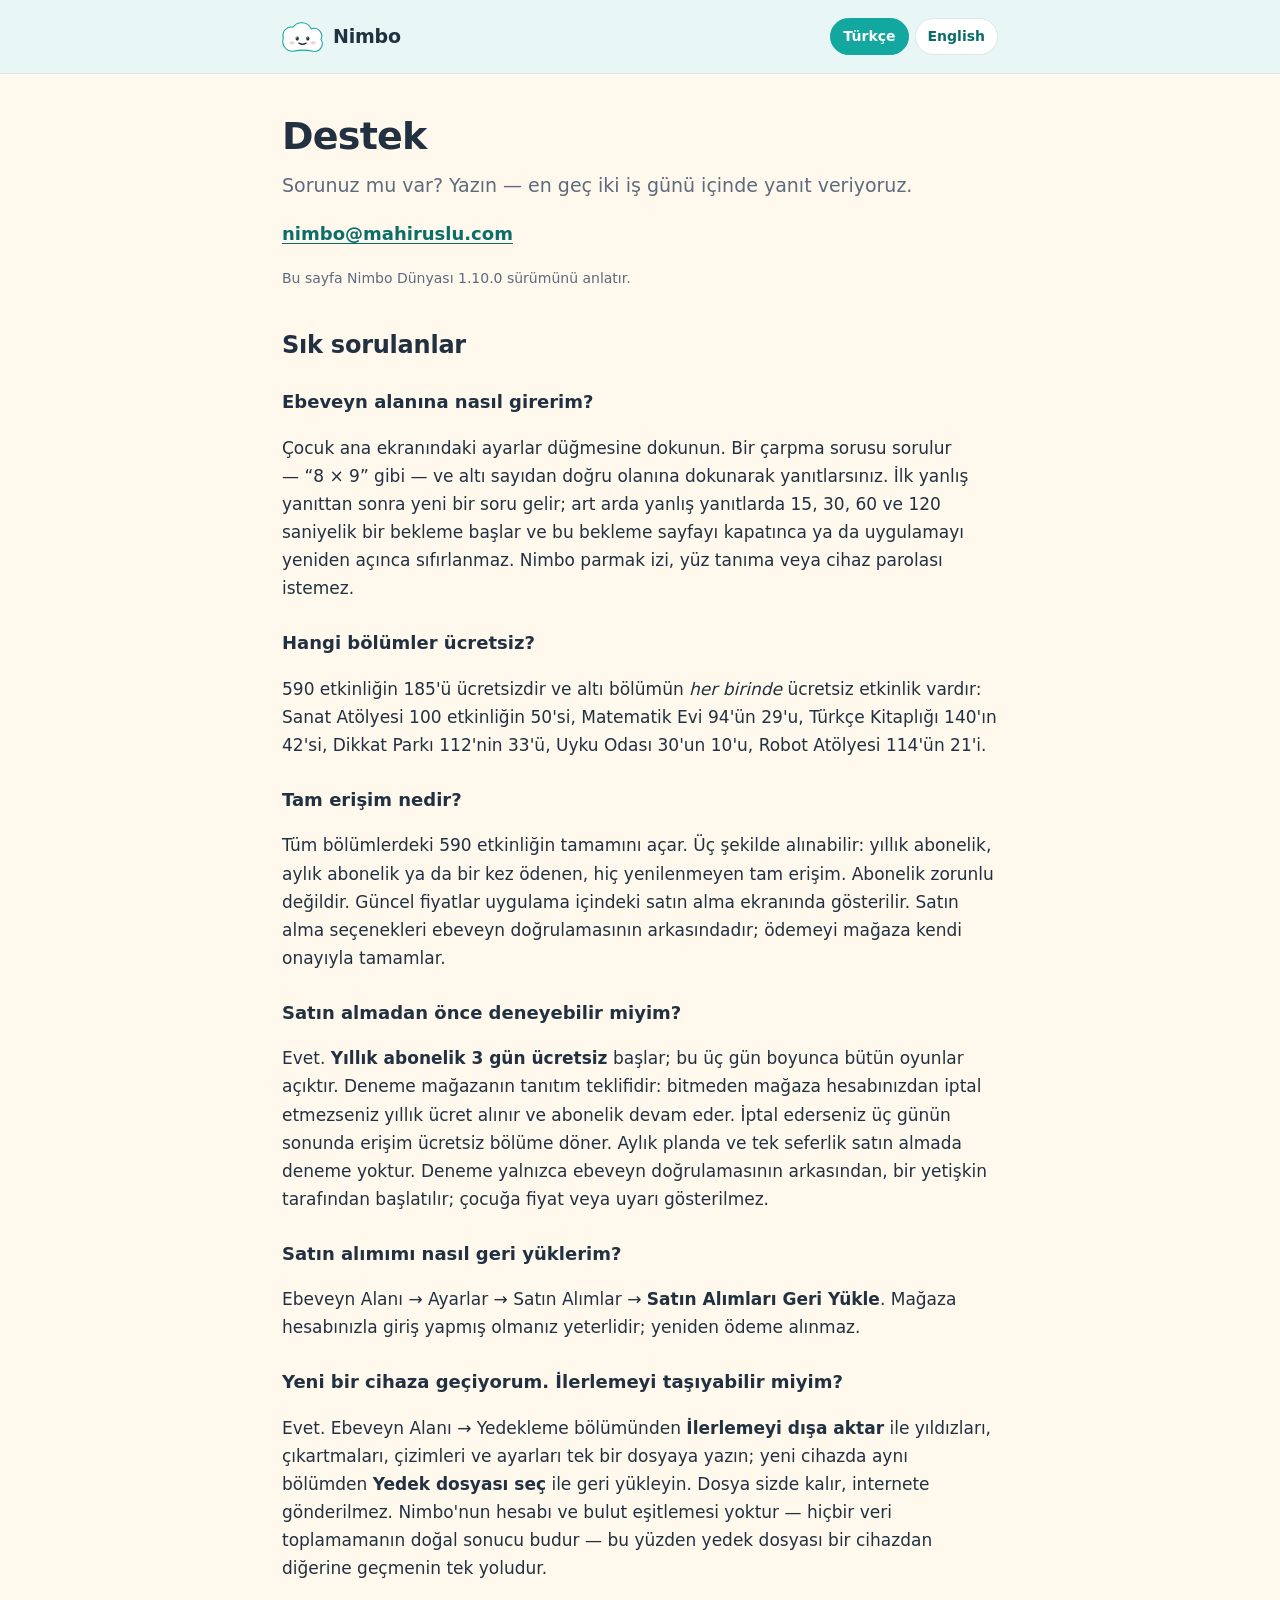
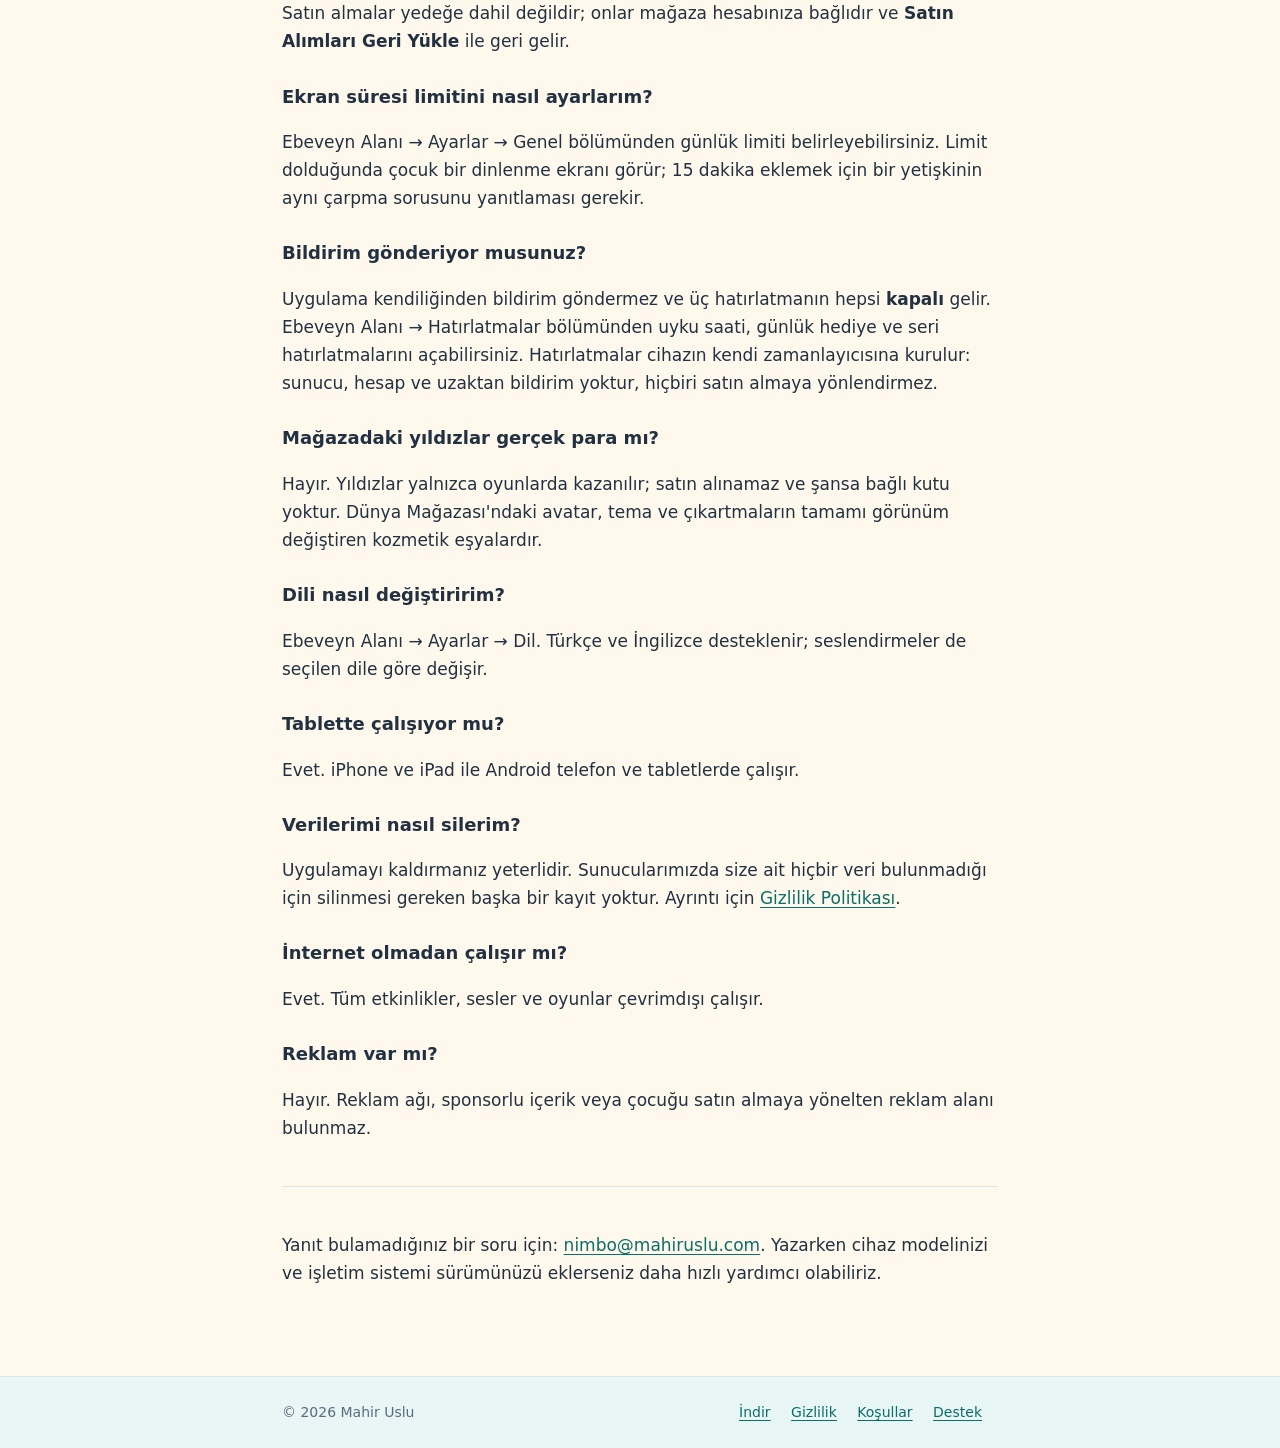
==== commit 0d90bb8c: "feat(site): catch the pages up with 1.10.0 APP_VERSION 1.10.0. Counts recounted from the content pac" ====
--- a/destek/index.html
+++ b/destek/index.html
@@ -29,24 +29,24 @@
 <h1>Destek</h1>
 <p class="lede">Sorunuz mu var? Yazın — en geç iki iş günü içinde yanıt veriyoruz.</p>
 <p class="contact"><a href="mailto:nimbo@mahiruslu.com">nimbo@mahiruslu.com</a></p>
-<p class="updated">Bu sayfa Nimbo Dünyası 1.9.0 sürümünü anlatır.</p>
+<p class="updated">Bu sayfa Nimbo Dünyası 1.10.0 sürümünü anlatır.</p>
 
 <h2>Sık sorulanlar</h2>
 
 <h3>Ebeveyn alanına nasıl girerim?</h3>
-<p>Çocuk ana ekranındaki ayarlar düğmesine dokunun. Kelimelerle yazılmış bir çarpma sorusu sorulur
-—&nbsp;“sekiz çarpı dokuz” gibi&nbsp;— ve altı sayıdan doğru olanına dokunarak yanıtlarsınız. İlk
+<p>Çocuk ana ekranındaki ayarlar düğmesine dokunun. Bir çarpma sorusu sorulur
+—&nbsp;“8 × 9” gibi&nbsp;— ve altı sayıdan doğru olanına dokunarak yanıtlarsınız. İlk
 yanlış yanıttan sonra yeni bir soru gelir; art arda yanlış yanıtlarda 15, 30, 60 ve 120 saniyelik bir
 bekleme başlar ve bu bekleme sayfayı kapatınca ya da uygulamayı yeniden açınca sıfırlanmaz. Nimbo
 parmak izi, yüz tanıma veya cihaz parolası istemez.</p>
 
 <h3>Hangi bölümler ücretsiz?</h3>
-<p>503 etkinliğin 165'ü ücretsizdir ve altı bölümün <em>her birinde</em>
-ücretsiz etkinlik vardır: Sanat Atölyesi 100 etkinliğin 50'si, Matematik Evi 82'nin 25'i, Türkçe
-Kitaplığı 98'in 30'u, Dikkat Parkı 98'in 30'u, Uyku Odası 24'ün 8'i, Robot Atölyesi 100'ün 21'i.</p>
+<p>590 etkinliğin 185'ü ücretsizdir ve altı bölümün <em>her birinde</em>
+ücretsiz etkinlik vardır: Sanat Atölyesi 100 etkinliğin 50'si, Matematik Evi 94'ün 29'u, Türkçe
+Kitaplığı 140'ın 42'si, Dikkat Parkı 112'nin 33'ü, Uyku Odası 30'un 10'u, Robot Atölyesi 114'ün 21'i.</p>
 
 <h3>Tam erişim nedir?</h3>
-<p>Tüm bölümlerdeki 503 etkinliğin tamamını açar. Üç şekilde alınabilir: yıllık abonelik,
+<p>Tüm bölümlerdeki 590 etkinliğin tamamını açar. Üç şekilde alınabilir: yıllık abonelik,
 aylık abonelik ya da bir kez ödenen, hiç yenilenmeyen tam erişim. Abonelik zorunlu değildir. Güncel
 fiyatlar uygulama içindeki satın alma ekranında gösterilir. Satın alma seçenekleri ebeveyn
 doğrulamasının arkasındadır; ödemeyi mağaza kendi onayıyla tamamlar.</p>
@@ -55,8 +55,8 @@
 <p>Evet. <strong>Yıllık abonelik 3 gün ücretsiz</strong> başlar; bu üç gün boyunca bütün oyunlar
 açıktır. Deneme mağazanın tanıtım teklifidir: bitmeden mağaza hesabınızdan iptal etmezseniz yıllık
 ücret alınır ve abonelik devam eder. İptal ederseniz üç günün sonunda erişim ücretsiz bölüme döner.
-Aylık planda ve tek seferlik satın almada deneme yoktur. Deneme yalnızca bir yetişkin tarafından,
-ebeveyn alanından başlatılır; çocuğa fiyat veya uyarı gösterilmez.</p>
+Aylık planda ve tek seferlik satın almada deneme yoktur. Deneme yalnızca ebeveyn doğrulamasının
+arkasından, bir yetişkin tarafından başlatılır; çocuğa fiyat veya uyarı gösterilmez.</p>
 
 <h3>Satın alımımı nasıl geri yüklerim?</h3>
 <p>Ebeveyn Alanı → Ayarlar → Satın Alımlar → <strong>Satın Alımları Geri Yükle</strong>. Mağaza
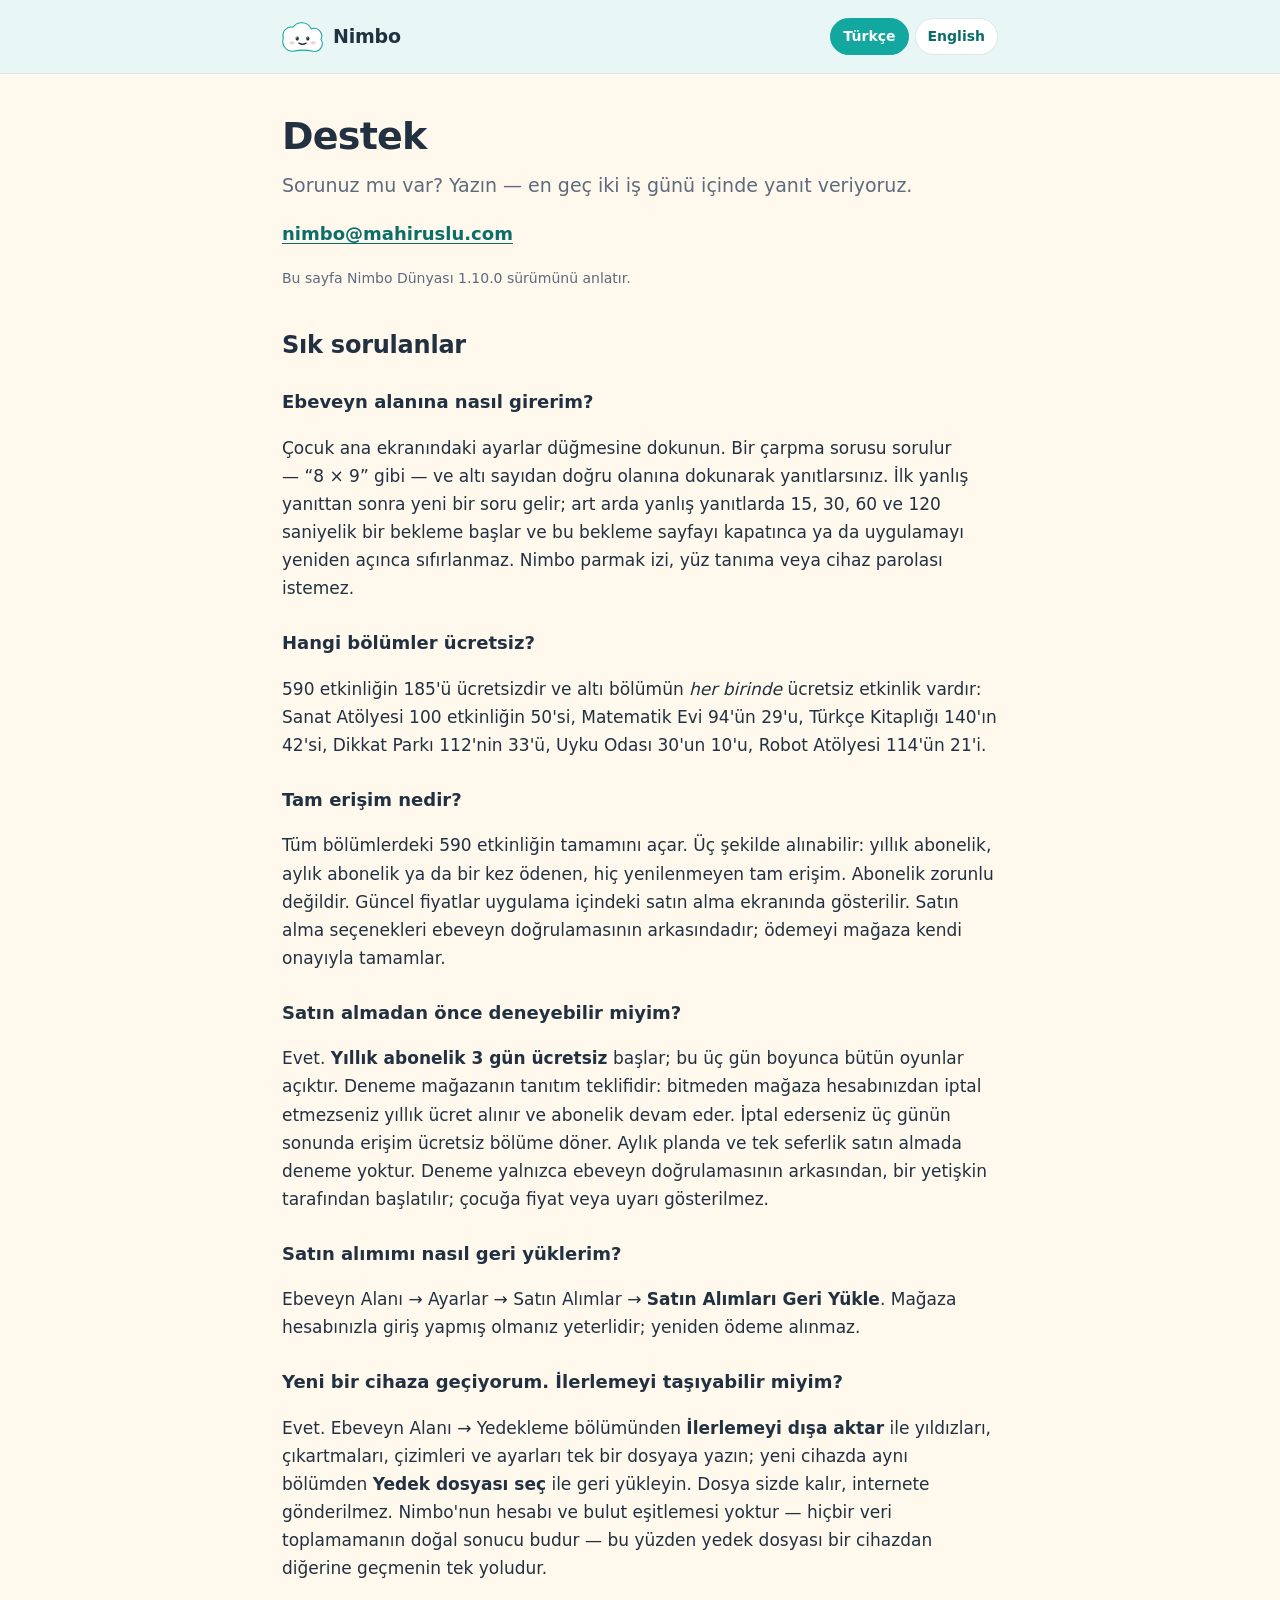
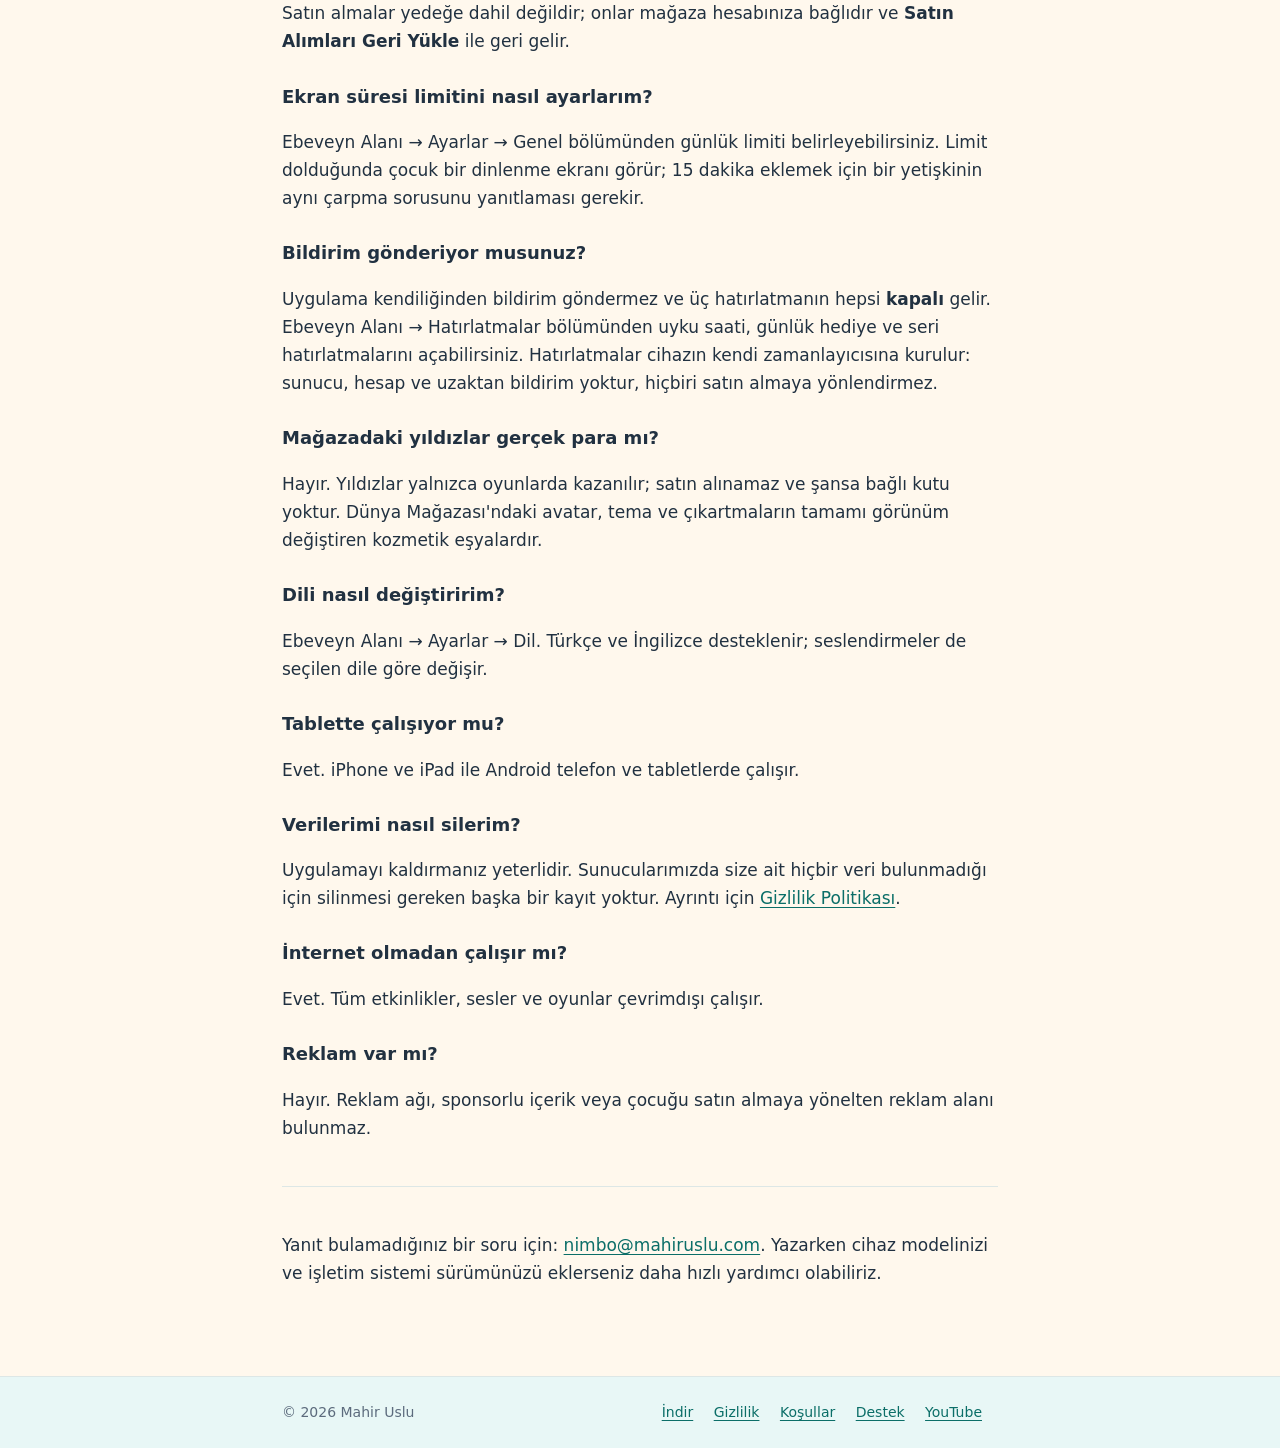
==== commit ba49e35e: "feat(privacy): YouTube channel and YouTube API Services section, link the channel Privacy policy 1.4" ====
--- a/destek/index.html
+++ b/destek/index.html
@@ -6,15 +6,15 @@
 <title>Destek — Nimbo</title>
 <meta name="description" content="Nimbo destek ve sık sorulan sorular: ebeveyn alanı, satın alma geri yükleme, ekran süresi, dil.">
 <meta name="color-scheme" content="light dark">
-<link rel="canonical" href="https://nimboapp.vercel.app/destek">
-<link rel="alternate" hreflang="tr" href="https://nimboapp.vercel.app/destek">
-<link rel="alternate" hreflang="en" href="https://nimboapp.vercel.app/support">
+<link rel="canonical" href="https://nimbo.mahiruslu.com/destek">
+<link rel="alternate" hreflang="tr" href="https://nimbo.mahiruslu.com/destek">
+<link rel="alternate" hreflang="en" href="https://nimbo.mahiruslu.com/support">
 <link rel="icon" href="/assets/icon.svg" type="image/svg+xml">
 <link rel="stylesheet" href="/assets/style.css">
 <meta property="og:title" content="Destek — Nimbo">
 <meta property="og:description" content="Nimbo destek ve sık sorulan sorular: ebeveyn alanı, satın alma geri yükleme, ekran süresi, dil.">
 <meta property="og:type" content="website">
-<meta property="og:url" content="https://nimboapp.vercel.app/destek">
+<meta property="og:url" content="https://nimbo.mahiruslu.com/destek">
 </head>
 <body>
 <a class="skip" href="#main">İçeriğe geç</a>
@@ -107,6 +107,6 @@
 <p>Yanıt bulamadığınız bir soru için: <a href="mailto:nimbo@mahiruslu.com">nimbo@mahiruslu.com</a>. Yazarken cihaz modelinizi
 ve işletim sistemi sürümünüzü eklerseniz daha hızlı yardımcı olabiliriz.</p>
 </main>
-<footer class="site"><div class="bar"><div>© 2026 Mahir Uslu</div><div><a href="/indir">İndir</a> <a href="/gizlilik">Gizlilik</a> <a href="/kullanim-kosullari">Koşullar</a> <a href="/destek">Destek</a></div></div></footer>
+<footer class="site"><div class="bar"><div>© 2026 Mahir Uslu</div><div><a href="/indir">İndir</a> <a href="/gizlilik">Gizlilik</a> <a href="/kullanim-kosullari">Koşullar</a> <a href="/destek">Destek</a> <a href="https://www.youtube.com/@nimboworldkids">YouTube</a></div></div></footer>
 </body>
 </html>
